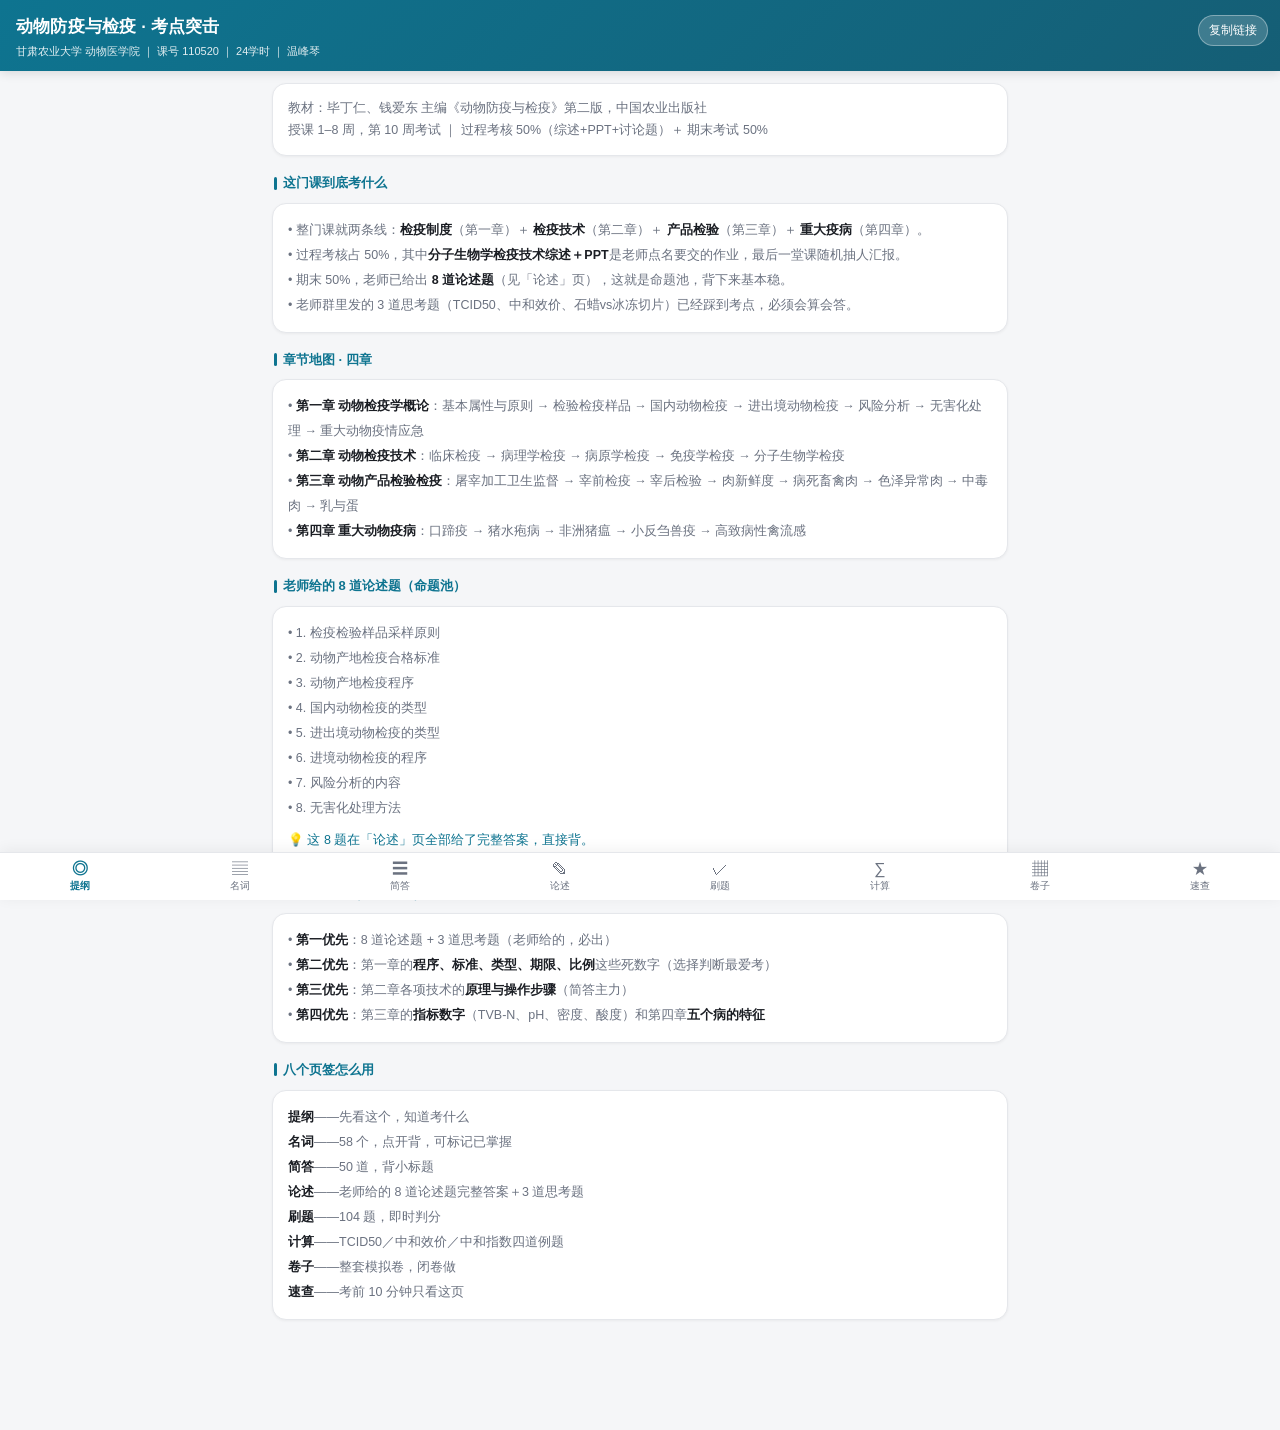
==== single.html @ 85215db8 "打包单文件版 single.html" ====
<!DOCTYPE html>
<html lang="zh-CN">
<head>
<meta charset="utf-8">
<meta name="viewport" content="width=device-width,initial-scale=1,maximum-scale=1,user-scalable=no,viewport-fit=cover">
<meta name="format-detection" content="telephone=no">
<meta name="theme-color" content="#0e7490">
<meta name="description" content="动物防疫与检疫 考点突击：按温老师PPT重建的名词、简答、8道论述题、104题刷题、计算题、模拟卷">
<meta property="og:title" content="动物防疫与检疫 · 考点突击">
<meta property="og:description" content="按 PPT 重建：58个名词 + 50道简答 + 8道论述题完整答案 + 104题刷题 + 计算题">
<meta property="og:type" content="website">
<title>动物防疫与检疫 · 考点突击</title>
<style>
*{margin:0;padding:0;box-sizing:border-box;-webkit-tap-highlight-color:transparent}
:root{
  --bg:#f5f6f8;--card:#fff;--txt:#1a1d23;--sub:#6b7280;
  --main:#0e7490;--main-l:#e0f2f7;--acc:#f59e0b;--ok:#16a34a;--no:#dc2626;
  --line:#e5e7eb;--radius:14px;
}
@media (prefers-color-scheme:dark){
  :root{--bg:#0f1115;--card:#181b21;--txt:#e6e8eb;--sub:#9aa3af;--main:#22b8d4;--main-l:#12333b;--line:#2a2f38}
  .hl{background:linear-gradient(transparent 62%,#7c5c12 62%)}
}
html,body{background:var(--bg);color:var(--txt);
  font-family:-apple-system,BlinkMacSystemFont,"PingFang SC","Helvetica Neue","Microsoft YaHei",sans-serif;
  font-size:16px;line-height:1.65;-webkit-font-smoothing:antialiased}
body{padding-bottom:calc(78px + env(safe-area-inset-bottom))}

.head{position:sticky;top:0;z-index:20;background:linear-gradient(135deg,#0e7490,#155e75);
  color:#fff;padding:calc(13px + env(safe-area-inset-top)) 16px 11px;box-shadow:0 2px 10px rgba(0,0,0,.12)}
.head h1{font-size:16.5px;font-weight:700;letter-spacing:.2px;padding-right:76px}
.head p{font-size:11px;opacity:.88;margin-top:3px;line-height:1.5;padding-right:76px}
.share{position:absolute;right:12px;top:calc(15px + env(safe-area-inset-top));
  background:rgba(255,255,255,.18);border:1px solid rgba(255,255,255,.35);color:#fff;
  font-size:11.5px;padding:5px 10px;border-radius:20px}

.nav{position:fixed;left:0;right:0;bottom:0;z-index:30;display:flex;background:var(--card);
  border-top:1px solid var(--line);padding-bottom:env(safe-area-inset-bottom);
  overflow-x:auto;overflow-y:hidden;-webkit-overflow-scrolling:touch;
  box-shadow:0 -2px 14px rgba(0,0,0,.06);scrollbar-width:none}
.nav::-webkit-scrollbar{display:none}
.nav button{flex:1 1 0;min-width:52px;background:none;border:0;color:var(--sub);font-size:10px;
  padding:8px 1px 7px;font-family:inherit;display:flex;flex-direction:column;align-items:center;gap:2px}
.nav button i{font-size:16px;font-style:normal;line-height:1}
.nav button.on{color:var(--main);font-weight:700}

main{padding:12px 12px 22px;max-width:760px;margin:0 auto}
.card{background:var(--card);border-radius:var(--radius);padding:14px 15px;margin-bottom:10px;
  box-shadow:0 1px 3px rgba(0,0,0,.05);border:1px solid var(--line)}
.sec-t{font-size:13px;font-weight:700;color:var(--main);margin:16px 2px 9px;display:flex;
  align-items:center;gap:6px}
.sec-t::before{content:"";width:3px;height:13px;background:var(--main);border-radius:2px}
.tip{font-size:12.5px;color:var(--sub);line-height:1.75}
.kw,.card b{color:var(--txt)}
b{font-weight:700}
.hl{background:linear-gradient(transparent 62%,#fde68a 62%);font-weight:700}
.blue{color:var(--main);font-weight:700}

.q-card,.qa{background:var(--card);border-radius:12px;border:1px solid var(--line);
  margin-bottom:8px;overflow:hidden;box-shadow:0 1px 3px rgba(0,0,0,.05)}
.q-head{display:flex;align-items:center;gap:9px;padding:12px 14px;font-size:14.5px;font-weight:600}
.q-head .idx{font-size:11.5px;color:var(--sub);font-weight:400;min-width:20px}
.q-head .arrow{margin-left:auto;font-size:10px;color:var(--sub);transition:.2s}
.q-card.open .arrow{transform:rotate(90deg)}
.q-body{display:none;padding:0 14px 13px 42px;font-size:13.8px;line-height:1.8}
.q-card.open .q-body{display:block}
.master{font-size:11px;padding:3px 8px;border-radius:20px;border:1px solid var(--line);
  color:var(--sub);background:none;font-family:inherit;margin-top:9px;margin-left:0}
.master.on{background:#dcfce7;color:#15803d;border-color:#bbf7d0}
@media (prefers-color-scheme:dark){.master.on{background:#12351f;color:#4ade80;border-color:#1d5c33}}

.qa-h{padding:13px 14px;font-size:14px;font-weight:600;display:flex;gap:9px;align-items:flex-start}
.qa-h .no{color:var(--main);font-weight:800;font-size:12.5px;min-width:18px;padding-top:2px}
.qa-b{display:none;padding:0 14px 14px 41px;font-size:13.8px;line-height:1.85}
.qa.open .qa-b{display:block}
.qa-b li{list-style:none;position:relative;padding-left:14px;margin-bottom:4px}
.qa-b li::before{content:"·";position:absolute;left:2px;color:var(--main);font-weight:800}
.qa-b .note{margin-top:9px;font-size:12px;color:var(--sub);background:var(--main-l);
  border-radius:8px;padding:8px 10px;line-height:1.65}

.quiz-top{display:flex;align-items:center;gap:9px;margin-bottom:10px;font-size:12px;color:var(--sub)}
.bar{flex:1;height:6px;background:var(--line);border-radius:6px;overflow:hidden}
.bar>i{display:block;height:100%;background:var(--main);width:0;transition:.3s;border-radius:6px}
.qz{background:var(--card);border-radius:var(--radius);padding:16px;border:1px solid var(--line)}
.qz .q{font-size:14.8px;font-weight:600;line-height:1.7;margin-bottom:14px}
.opt{display:block;width:100%;text-align:left;font-family:inherit;font-size:14px;
  background:var(--bg);border:1.5px solid var(--line);border-radius:11px;
  padding:11px 13px;margin-bottom:8px;color:var(--txt);line-height:1.55}
.opt.right{background:#dcfce7;border-color:var(--ok);color:#14532d}
.opt.wrong{background:#fee2e2;border-color:var(--no);color:#7f1d1d}
@media (prefers-color-scheme:dark){
  .opt.right{background:#12351f;border-color:#15803d;color:#bbf7d0}
  .opt.wrong{background:#3b1416;border-color:#dc2626;color:#fecaca}
}
.opt .k{font-weight:700;margin-right:7px;color:var(--main)}
.fb{margin-top:4px;font-size:13px;line-height:1.7;color:var(--txt);
  background:var(--main-l);border-radius:10px;padding:10px 12px}
.next{width:100%;margin-top:12px;padding:13px;border:0;border-radius:11px;
  background:var(--main);color:#fff;font-size:15px;font-weight:700;font-family:inherit}
.next:disabled{background:var(--line);color:var(--sub)}
.finish{text-align:center;padding:26px 16px}
.finish .sc{font-size:42px;font-weight:800;color:var(--main);line-height:1.1}
.finish .sc small{font-size:14px;color:var(--sub);font-weight:400}
.finish p{font-size:13.5px;color:var(--sub);margin-top:8px}
.again{margin-top:16px;padding:12px 26px;border:0;border-radius:24px;background:var(--main);
  color:#fff;font-size:14.5px;font-weight:700;font-family:inherit}

.paper h4{font-size:13.5px;color:var(--main);margin:0 0 8px}
.paper ol{padding-left:19px;font-size:13.5px;line-height:1.95}
.paper .ansbox{display:none;margin-top:10px;background:var(--main-l);border-radius:10px;
  padding:11px 13px;font-size:13px;line-height:1.85}
.paper .ansbox.show{display:block}
.tog{margin-top:10px;border:1px solid var(--line);background:var(--bg);color:var(--main);
  font-family:inherit;font-size:12.5px;padding:7px 13px;border-radius:20px}

.big{background:linear-gradient(135deg,#0e7490,#155e75);color:#fff;border-radius:var(--radius);
  padding:15px;margin-bottom:10px}
.big h3{font-size:13.5px;opacity:.92;margin-bottom:8px;font-weight:600}
.big .line{font-size:14.5px;font-weight:600;line-height:1.8}
.big .line em{font-style:normal;color:#fde68a}

.search{width:100%;padding:10px 13px;border-radius:11px;border:1px solid var(--line);
  background:var(--card);color:var(--txt);font-family:inherit;font-size:14px;margin-bottom:10px}
.search::placeholder{color:var(--sub)}
.stat{font-size:12px;color:var(--sub);margin-bottom:8px;padding-left:2px}
.empty{text-align:center;color:var(--sub);font-size:13.5px;padding:30px 0}
.chip{display:inline-block;font-size:11px;padding:2px 8px;border-radius:20px;
  background:var(--main-l);color:var(--main);margin-right:5px}

</style>
</head>
<body>
<div class="head">
  <h1 id="hTitle">动物防疫与检疫 · 考点突击</h1>
  <p id="hSub">正在加载…</p>
  <div class="share" id="shareBtn">复制链接</div>
</div>
<main id="main"></main>
<nav class="nav" id="nav"></nav>
<script>
window.DATA = {
"meta": {
"title": "动物防疫与检疫 · 考点突击",
"sub": "甘肃农业大学 动物医学院 ｜ 课号 110520 ｜ 24学时 ｜ 温峰琴",
"book": "教材：毕丁仁、钱爱东 主编《动物防疫与检疫》第二版，中国农业出版社",
"exam": "授课 1–8 周，第 10 周考试 ｜ 过程考核 50%（综述+PPT+讨论题）＋ 期末考试 50%"
},
"outline": [
{
"t": "这门课到底考什么",
"lines": [
"整门课就两条线：<b>检疫制度</b>（第一章）＋ <b>检疫技术</b>（第二章）＋ <b>产品检验</b>（第三章）＋ <b>重大疫病</b>（第四章）。",
"过程考核占 50%，其中<b>分子生物学检疫技术综述＋PPT</b>是老师点名要交的作业，最后一堂课随机抽人汇报。",
"期末 50%，老师已给出 <b>8 道论述题</b>（见「论述」页），这就是命题池，背下来基本稳。",
"老师群里发的 3 道思考题（TCID50、中和效价、石蜡vs冰冻切片）已经踩到考点，必须会算会答。"
]
},
{
"t": "章节地图 · 四章",
"lines": [
"<b>第一章 动物检疫学概论</b>：基本属性与原则 → 检验检疫样品 → 国内动物检疫 → 进出境动物检疫 → 风险分析 → 无害化处理 → 重大动物疫情应急",
"<b>第二章 动物检疫技术</b>：临床检疫 → 病理学检疫 → 病原学检疫 → 免疫学检疫 → 分子生物学检疫",
"<b>第三章 动物产品检验检疫</b>：屠宰加工卫生监督 → 宰前检疫 → 宰后检验 → 肉新鲜度 → 病死畜禽肉 → 色泽异常肉 → 中毒肉 → 乳与蛋",
"<b>第四章 重大动物疫病</b>：口蹄疫 → 猪水疱病 → 非洲猪瘟 → 小反刍兽疫 → 高致病性禽流感"
]
},
{
"t": "老师给的 8 道论述题（命题池）",
"lines": [
"1. 检疫检验样品采样原则",
"2. 动物产地检疫合格标准",
"3. 动物产地检疫程序",
"4. 国内动物检疫的类型",
"5. 进出境动物检疫的类型",
"6. 进境动物检疫的程序",
"7. 风险分析的内容",
"8. 无害化处理方法"
],
"note": "这 8 题在「论述」页全部给了完整答案，直接背。"
},
{
"t": "复习优先级（按性价比）",
"lines": [
"<b>第一优先</b>：8 道论述题 + 3 道思考题（老师给的，必出）",
"<b>第二优先</b>：第一章的<b>程序、标准、类型、期限、比例</b>这些死数字（选择判断最爱考）",
"<b>第三优先</b>：第二章各项技术的<b>原理与操作步骤</b>（简答主力）",
"<b>第四优先</b>：第三章的<b>指标数字</b>（TVB-N、pH、密度、酸度）和第四章<b>五个病的特征</b>"
]
}
],
"nouns": [
[
"动物防疫",
"在动物饲养、经营、屠宰和动物产品的生产、经营全过程中，对动物疫病的预防、控制、扑灭，以及动物、动物产品的检疫。（PPT原话）"
],
[
"动物检疫",
"为了预防、控制动物疫病，防止动物疫病传播、扩散和流行，保护养殖业发展和人身健康，由法定的机构和人员，依照法定的检疫项目、标准和方法，对法定的检疫物进行检查、定性和处理的<b>强制性技术行政措施</b>，是政府的一项重要职能。★四个「法定」+「强制性技术行政措施」缺一不可。"
],
[
"检疫准入",
"海关总署根据法律法规及国内外疫情和风险评估结果，结合出口国官方监管体系有效性评估，决定是否准许某国家或地区的动物及产品进入中国市场。核心内涵：风险评估、双边检疫谈判、境外企业注册登记、公布准入名录。"
],
[
"检疫审批",
"对准备输入境内的动植物及其产品进行审查，最终决定是否批准其进境，并通过签发许可证明确检疫要求的过程。<b>在签贸易合同之前办理</b>。"
],
[
"境外预检",
"海关总署根据双边检疫议定书，经输出国官方同意后，派中方检疫兽医赴输出国，配合输出国官方兽医，对拟进境动物实施输出装运前的检疫。仅两种情形需要：进境种用大中动物（猪牛羊马）、进境屠宰用牛。"
],
[
"隔离检疫",
"口岸检疫合格后，动物转运至海关批准的隔离检疫场，在海关监管下完成规定隔离期、临床观察和实验室检测。国家隔离场用于种用大中家畜，指定隔离场用于其他进境动物。"
],
[
"产地检疫",
"对动物和动物产品出售或调运、离开饲养地或生产地之前实施的检疫。"
],
[
"运输检疫监督",
"对各种交通工具运输的动物、动物产品实施的检疫监督。"
],
[
"屠宰检疫",
"在屠宰场对即将屠宰的畜禽实施的宰前检疫、宰后检验及屠宰加工过程中的兽医卫生监督。"
],
[
"市场检疫监督",
"由动物卫生监督机构对进入集贸市场交易的动物、动物产品实施的监督检查，并监督指导对病害动物、动物产品的无害化处理。"
],
[
"过境检疫",
"动物、动物产品等检疫物从输出国运往输入国途中经过第三国时，第三国口岸检疫机关对其实施的检疫。"
],
[
"检验检疫样品",
"取自动物、动物产品等检疫物或环境，拟通过检验反映检疫物或环境有关检疫状况的材料或物品。包括<b>正常待检样品和病料</b>。"
],
[
"检疫申报",
"货主按规定时限向所在地动物卫生监督机构申报检疫的制度，我国实行<b>检疫申报制度</b>。"
],
[
"准宰",
"经宰前检查，凡健康、符合卫生质量和商品规格的畜禽，准予屠宰。"
],
[
"急宰",
"确认为无碍肉食卫生的普通病畜禽，以及一般性传染病畜禽有死亡危险时，签发急宰证明书，送急宰间屠宰。"
],
[
"禁宰",
"确诊为炭疽、鼻疽、牛瘟、恶性水肿、气肿疽、狂犬病、羊快疫、羊肠毒血症、马流行性淋巴管炎、马传染性贫血等恶性传染病的动物，采取不放血法扑杀，肉尸不得食用，只能工业用或销毁。"
],
[
"无害化处理",
"用物理、化学等方法处理病死及病害动物和相关动物产品，<b>消灭其所携带的病原体、消除危害</b>的过程。"
],
[
"重大动物疫情",
"高致病性禽流感等发病率或死亡率高的动物疫病突然发生、迅速传播，给养殖业生产安全造成严重威胁危害，以及可能对公众身体健康与生命安全造成危害的情形，包括特别重大动物疫情。"
],
[
"动物检疫风险",
"动物疫病病原体、有毒有害物质随动物、动物产品等检疫物由输出地传入输入地的可能性，及其对输入地生产、环境和公共卫生造成的潜在危害的总称。"
],
[
"风险分析",
"针对动物、动物产品的流通，将<b>风险识别、风险评估、风险管理、风险交流</b>等一系列活动统称为动物检疫风险分析。"
],
[
"风险识别",
"又称危害确定，指对尚未发生或潜在的危害或风险进行判断、鉴别、分类，以确定风险因素的存在、级别和主次的过程。是风险分析的<b>第一步</b>。"
],
[
"风险评估",
"对风险发生的可能性和风险事件可能造成的损失进行评价、估算和衡量的逻辑判断过程。包括释放评估、暴露评估、后果评估、风险计算。"
],
[
"风险管理",
"又称危机管理，通过风险识别、风险评估和采取对应的控制方法将风险减至最低的管理过程。包括风险评价、方法评价、实施、监管和审查。"
],
[
"风险交流",
"风险管理者、风险评估者及社会相关团体、公众之间，就风险识别、风险评估和风险管理等信息进行互换交流的过程。"
],
[
"释放评估",
"评价检疫物向某一特殊环境释放危害（病原体）的风险，考量生物学因素、防疫体系因素、贸易流通因素。"
],
[
"暴露评估",
"评价输入地人和动物暴露或接触风险源释放危害的风险，考量生物学、暴露、环境气候、人文习俗、贸易流通五类因素。"
],
[
"后果评估",
"确定人和动物暴露或接触危害后引起的潜在后果，分直接后果（感染发病死亡、生产性能下降、经济损失、公共卫生问题）和间接后果（监控成本、补偿成本、贸易损失、环境影响）。"
],
[
"风险计算",
"对释放、暴露、后果三项评估结果进行评定。<b>风险＝危害产生的潜在危害程度 × 危险发生的概率</b>。"
],
[
"区域划分",
"国家为控制某种重大动物疫病，对发生疫病的地区及其周围不同距离的地区划分成不同区域实施分类管理。一般由外向内分 <b>5 个区</b>。"
],
[
"地区划分",
"有相同或相近动物卫生状况和疫病控制措施的邻近国家或其部分地区，在某种疫病防疫上作为一个地区对待。"
],
[
"临床检疫",
"在流行病学调查的基础上，应用临床诊断学技术对动物进行的检疫检查。是动物检疫中<b>最基础、最简便、最直接</b>的方法。"
],
[
"群体检查",
"对待检动物群体进行临床检查，初步评价整群健康状况，把异常动物隔离以便进一步个体检查。方法概括为「<b>动、静、食排</b>」。"
],
[
"个体检查",
"对群体检查出的病态或可疑病态动物进行详细检查，判定是否患有规定检疫对象。方法为视诊、听诊、触诊、叩诊和「<b>三数</b>」检查。"
],
[
"解剖检疫",
"利用病理解剖学知识对动物尸体进行剖检，查看其病理变化。<b>炭疽及恶性水肿等烈性传染病尸体严禁解剖。</b>"
],
[
"石蜡切片",
"以石蜡为包埋介质制作组织切片的常规方法，流程长、结构清晰、可长期保存，是<b>最终诊断依据</b>，但破坏抗原与脂类。"
],
[
"冰冻切片",
"利用低温冷冻使组织内水分结冰支撑组织而制片的方法，快速、能保存脂类糖原抗原酶活性，但易产生冰晶伪影，多用于术中快速诊断和免疫荧光。"
],
[
"免疫组织化学",
"用标记的特异性抗体，对组织切片或细胞标本中某些化学成分（抗原）的分布和含量进行原位定性、定位或定量研究的技术。常用 HRP 标记＋DAB 显色（棕黄色）。"
],
[
"凝集反应",
"细菌等颗粒性抗原与相应抗体特异结合后，在适量电解质存在下出现肉眼可见凝集现象。抗原称凝集原，抗体称凝集素。"
],
[
"沉淀反应",
"可溶性抗原与相应抗体在适宜电解质和合适比例下特异结合，形成肉眼可见沉淀物。"
],
[
"补体结合反应",
"通过抗原抗体复合物激活补体来检测抗原或抗体的血清学试验。补体多用<b>豚鼠血清</b>；指示系统为绵羊红细胞＋溶血素。"
],
[
"中和试验",
"病毒与相应抗体结合后失去感染力的试验。分固定血清-稀释病毒法（算中和指数）和固定病毒-稀释血清法（算中和效价 ND50）。"
],
[
"中和指数",
"试验组与对照组 LD50（或 EID50、TCID50）的比值。<b>＞50 有中和抗体；10～50 可疑；＜10 无中和抗体。</b>"
],
[
"TCID50",
"组织细胞半数感染量，即使 50% 细胞孔发生病变的病毒稀释度。"
],
[
"LD50",
"半数致死量，即使 50% 实验动物死亡的病毒（或毒物）剂量（稀释度）。"
],
[
"蚀斑形成单位",
"PFU。病毒感染单层细胞后，在琼脂覆盖层限制下形成局部裂解的蚀斑，一个蚀斑通常由一个感染性病毒颗粒增殖形成；空斑数×稀释倍数＝PFU/mL。"
],
[
"CPE",
"细胞病变效应。类型有完全破坏（皱缩脱落，如肠病毒）、肿胀凝集（腺病毒）、空泡化（反转录病毒、副黏、虫媒）、合胞体（疱疹、副黏）、包涵体。"
],
[
"单克隆抗体",
"免疫动物脾脏淋巴细胞与骨髓瘤细胞融合成杂交瘤细胞，经克隆化得到单个杂交瘤细胞系，其产生的针对同一抗原决定簇的高度同质抗体。"
],
[
"饲养细胞",
"体外培养中，单个或数量很少的细胞不易生存繁殖，需加入的其他活细胞，常用小鼠腹腔巨噬细胞，用于提供生长因子。"
],
[
"肉的僵直",
"屠宰后随肌糖原酵解和生化反应进行，肌纤维发生强直性收缩，肌肉失去弹性变得僵硬。僵直肉 pH 降低、保水性降低、适口性差。"
],
[
"肉的成熟",
"僵直达到最大程度后，在适当温度下经一定时间，肌肉变得柔嫩多汁、有弹性，风味和适口性改善、食用价值提高的过程。低温成熟 0～2℃、10 天。"
],
[
"肉的自溶",
"肉在酸性环境及较高温度下储藏，组织蛋白酶活性增强而发生的蛋白质自家分解。"
],
[
"肉的腐败",
"致腐微生物大量繁殖，使肉中蛋白质及其自溶分解产物进一步分解，形成有毒和不良气味分解产物的过程。特征为发黏、变色、异味、失去弹性、肉汤混浊。"
],
[
"挥发性盐基氮",
"肉品腐败时蛋白质分解产生的氨和胺类碱性含氮物质，具挥发性且随腐败程度增加。<b>新鲜肉 ≤15mg/100g</b>（猪牛羊禽）。"
],
[
"PSE肉",
"Pale Soft Exudative，应激反应致肌糖原酵解产生大量乳酸，<b>宰后 45min pH＜5.9</b>（正常 6.0～6.5），肉色苍白、柔软、渗出。"
],
[
"DFD肉",
"Dark Firm Dry，宰前应激强度较小而时间长，肌糖原消耗多、乳酸少，<b>宰后 24h pH＞6.5</b>（正常 5.4～5.5），肉色深、质硬、切面干燥，不耐保存。"
],
[
"黄脂",
"长期饲喂富含黄色素（类胡萝卜素）饲料致色素沉积于脂肪，仅脂肪发黄，属良性，可正常食用。"
],
[
"黄脂病",
"饲喂富含不饱和脂肪酸的动物性饲料且维生素 E 缺乏，脂肪组织中形成棕色或黄色蜡脂质并引起炎症反应，<b>脂肪组织化制或销毁</b>。"
],
[
"黄疸",
"脂肪组织和实质器官均黄染。因大量溶血、中毒、传染病或胆汁排泄障碍致胆红素入血。<b>销毁</b>。"
]
],
"shorts": [
[
"动物检疫的基本属性（4 条）",
[
"<b>法制性</b>——依法实施，四个「法定」",
"<b>预防性</b>——以预防、控制、扑灭疫病为目的",
"<b>国际性</b>——遵循 SPS 协定、WOAH 法典",
"<b>综合性</b>——集流行病学、法律法规、科学技术、监督管理于一体"
],
"四个词按顺序背：法制、预防、国际、综合。"
],
[
"动物检疫应遵循的原则（4 条，出自《动物检疫管理办法》）",
[
"<b>过程监管</b>：养殖、加工、运输、销售全过程管理",
"<b>风险控制</b>：降低动物疫病传播风险，减少经济损失",
"<b>区域化管理</b>：根据疫情风险划定疫点、疫区、受威胁区",
"<b>可追溯管理</b>：追溯源头消灭传染源，全程监控食品安全"
],
"注意与「动物防疫方针（预防为主，防检结合，全面控制，重点扑灭）」区分，两个都对上。"
],
[
"动物检疫的作用与意义（4 条）",
[
"<b>监督检查作用</b>：以检促防，提高免疫率；促使经营者合法经营；防止不合格产品流入市场",
"<b>有效控制与消灭疫病</b>：及时扑灭疫源、掌握流行动态；无疫苗可用的疫病可通过检疫+扑杀达到净化",
"<b>保护人体健康</b>：及时发现疫病，检出处理不合格产品",
"<b>维护对外贸易</b>：进口防输入、出口保质量维护国家信誉"
],
"四条标题记住就够，展开各两句。"
],
[
"检验检疫样品采集的一般原则（8 条，必考）",
[
"<b>适时采样</b>：有症状的病在病初发热期或症状典型时采，未经治疗；濒死动物可扑杀采样；死亡动物尽可能立即采样",
"<b>合理采样</b>：按疫病不同侧重点采；不确定病种时全面采；混合感染要兼顾",
"<b>典型采样</b>：症状典型病例、病变明显的组织器官",
"<b>适量采样</b>：一般不少于检验需要量的 <b>3 倍</b>",
"<b>无菌采样</b>：防病原逸散、防样品污染；器械器皿灭菌；剖检时先采样后检查；先采病原学血清学样品，后采病理学样品",
"<b>安全采样</b>：人员安全、环境安全（防病原逸散）",
"<b>正确盛样</b>：一种样品一个容器（独立、密封、无菌）；<b>液态样品不超过容器容量的 80%</b>",
"<b>迅速送样</b>：细菌、寄生虫及血清学检验样品尽量 <b>24h 内</b>送达，冻结样品也 24h 内，否则全程低温运送；防碰撞破损；空运放增压舱"
],
"这是老师点名的论述题，8 条一条都不能少，标题＋关键词写全。"
],
[
"国内动物检疫的类型（4 类）",
[
"<b>产地检疫</b>——离开饲养地/生产地前",
"<b>运输检疫监督</b>——交通工具运输过程中",
"<b>屠宰检疫</b>——屠宰场宰前宰后及加工过程",
"<b>市场检疫监督</b>——集贸市场交易环节"
],
"老师点名论述题。答完可补一句：四条构成从产地到餐桌的闭环。"
],
[
"进出境动物检疫的类型（5 类）",
[
"<b>进境检疫</b>",
"<b>出境检疫</b>",
"<b>过境检疫</b>",
"<b>携带、邮寄物检疫</b>",
"<b>运输工具检疫</b>"
],
"老师点名论述题。5 类，一个不能漏。"
],
[
"产地检疫合格标准（动物，7 条）",
[
"来自<b>非封锁区</b>及未发生相关动物疫情的饲养场（户）",
"来自符合<b>风险分级管理</b>有关规定的饲养场（户）",
"<b>申报材料</b>符合本规程规定",
"按照规定进行了<b>强制免疫，并在有效保护期内</b>",
"<b>畜禽标识</b>符合规定",
"<b>临床检查健康</b>",
"需要进行实验室疫病检测的，<b>检测结果合格</b>"
],
"老师点名论述题。动物产品（生皮、原毛等）另有 4 条，见简答下一条。"
],
[
"产地检疫合格标准（生皮、原毛、绒、血液、角等，4 条）",
[
"来自非封锁区及未发生相关动物疫情的饲养场（户）",
"申报材料符合本规程规定",
"供体动物符合国内动物检疫的规定",
"原毛、绒、角有<b>消毒记录</b>；血液供体动物实施布病免疫的提供免疫记录，未免疫的提供<b>申报前 7d 内</b>的布病实验室检测报告"
],
"跟动物那 7 条分开记：产品是 4 条，核心是「来源+材料+供体+消毒/检测」。"
],
[
"动物产地检疫程序（6 步，必考）",
[
"<b>检疫申报</b>——我国实行检疫申报制度，货主按规定时限申报",
"<b>申报受理</b>——审查材料，结合疫情及分区防控要求决定是否受理；受理的派官方兽医到现场或指定地点",
"<b>查验材料及畜禽标识</b>——查身份、分级管理材料、防疫条件合格证与养殖档案、免疫记录、标识、检测报告、运输车辆备案",
"<b>临床检查</b>——群体检查（动静食排）＋个体检查（视触听诊＋三数）",
"<b>实验室检查</b>——怀疑患病或发现异常时按技术规范检测",
"<b>检疫结果处理</b>——合格的出证；不合格出具《检疫处理通知单》分类处理"
],
"老师点名论述题。六步顺序死背，答完补「检疫记录保存不少于 12 个月」加分。"
],
[
"检疫申报的时限要求（必考数字）",
[
"出售、运输动物产品和供屠宰、继续饲养的动物：<b>提前 3 天</b>申报",
"向无规定动物疫病区输入易感动物及产品：除向输出地申报外，还应在<b>起运 3 天前</b>向输入地省级动物卫生监督机构申报",
"合法捕获的野生动物：<b>捕获后 3 天内</b>向捕获地县级机构申报",
"出售、运输<b>乳用、种用</b>动物及其精液、卵、胚胎、种蛋，以及参加展览、演出、比赛的动物：<b>提前 15 天</b>申报"
],
"3 天 / 3 天 / 3 天 / 15 天，四个数字必背。"
],
[
"产地检疫实验室抽检比例",
[
"大、中动物：抽检比例<b>不低于 10%</b>，原则上<b>不少于 10 头</b>，不足 10 头全部检测",
"家禽、兔、蜜蜂：抽检比例<b>不低于 5%</b>，原则上<b>不少于 5</b>，不足 5 全部检测"
],
"10% / 10 头 / 5% / 5 只，四个数字。"
],
[
"动物检疫合格证明的种类与适用范围",
[
"<b>动物 A</b>：跨省境出售或运输动物",
"<b>动物 B</b>：省内出售或运输动物",
"<b>产品 A</b>：跨省境出售或运输动物产品",
"<b>产品 B</b>：省内出售或运输动物产品"
],
"A＝跨省，B＝省内；动物和产品各一套。合格证明不得转让、伪造、变造。"
],
[
"运输检疫监督的要求",
[
"车辆条件：厢壁底部、隔离地板耐腐蚀、防渗漏、耐高温，便于清洗消毒烘干；有防污物渗漏遗撒设施；随车配消毒设备和药品；跨省运输配卫星定位车载终端",
"运输前：持检疫合格证明，运输工具装载前彻底清洗消毒",
"运输中：用备案车辆、走指定通道并接受检查站检查、保证空间饮水饲料、不同种类分批运输防交叉感染、发现疫情立即停运报告",
"运输后：运输工具立即清洗消毒无害化处理，卸载场地清扫消毒",
"跨省引进乳用、种用动物到达后隔离观察 <b>30 天</b>，合格方可混群"
],
"核心是「车-前-中-后」四段。"
],
[
"进境动物检疫的程序（6 步，必考）",
[
"<b>检疫准入</b>——风险评估、双边谈判、境外企业注册、公布准入名录",
"<b>检疫审批</b>——签贸易合同前办理，签发《进境动植物检疫许可证》；活动物还需《隔离场使用证》",
"<b>境外预检</b>——仅种用大中动物和屠宰用牛需要",
"<b>口岸检疫</b>——单证审核、货证核对、临床检查、防疫消毒处理",
"<b>隔离检疫</b>——国家隔离场/指定隔离场，种用大中家畜 <b>45 天</b>，其他动物 <b>30 天</b>",
"<b>合格放行 / 不合格处理</b>——签发检疫放行通知单或入境货物检验检疫证明"
],
"老师点名论述题。六步顺序＋两个隔离期是得分点。"
],
[
"检验检疫的合格放行与不合格处理（进境）",
[
"合格：签发检疫放行通知单或入境货物检验检疫证明，或在报关单加盖检疫放行印章",
"检出一类传染病、寄生虫病：动物<b>连同同群动物全群退回或全群扑杀并销毁尸体</b>",
"检出二类：动物退回或扑杀，<b>同群其他动物在隔离场或指定地点隔离观察</b>",
"动物产品不合格：<b>除害、退回或销毁</b>处理，除害合格后准予进境"
],
"一类全群、二类同群隔离，这是选择题高频点。"
],
[
"出境动物检疫的流程",
[
"<b>报检</b>：出境动物在计划离境前 <b>60 天</b>预报检，口岸隔离检疫前一周报检；动物产品提前报检；需加工的产品在加工前报检",
"<b>检疫</b>：需隔离检疫的确认隔离场所并派驻检疫人员；对产品生产加工过程实施检疫监督；必要时产地疫情调查；监督运输工具消毒",
"<b>出证</b>：口岸检验检疫机关出具证书——<b>动物卫生证书</b>（活体动物）、<b>兽医（卫生）证书</b>（动物产品）",
"<b>离境</b>：提交单证，验证放行；证货不符或无有效证书的重新检疫处理；不合格又无法无害化处理的不予出境"
],
"记住「60 天预报检」和两种证书的适用对象。"
],
[
"不准过境的情形（6 条）",
[
"输出国或途经国家/地区发生<b>一类动物传染病</b>，全群动物不准过境",
"口岸申报时<b>无输出国官方检疫证书</b>",
"经查验监管<b>货证不符</b>",
"运输工具、包装物、集装箱、笼具破损撒漏或可能途中撒漏，且<b>无法采取密封等有效处理</b>",
"饲料、垫料受病虫害污染且<b>无有效除害方法</b>",
"临床检查发现动物急性死亡或有<b>一、二类传染病、寄生虫病症状</b>"
],
"六条都是「无法补救」的情形。"
],
[
"风险分析的程序（4 步）与风险评估内容",
[
"程序：<b>风险识别 → 风险评估 → 风险管理 → 风险交流</b>",
"风险评估过程：<b>释放评估、暴露评估、后果评估、风险计算</b>",
"风险计算：<b>风险＝危害产生的潜在危害程度 × 危险发生的概率</b>"
],
"老师点名论述题。注意区分「风险分析的 4 步」和「风险评估内部的 4 项」，别混。"
],
[
"动物检疫风险的特征（4 条）",
[
"<b>难确定性</b>——是检疫风险的<b>基本特征</b>",
"<b>损害性</b>——风险发生后必然造成损害",
"<b>未来性</b>——风险是后来发生的",
"<b>可预测性</b>——一定期限、一定地域内风险发生频率和损失可用概率论等方法预测"
],
"「难确定性是基本特征」，这个定语常考判断。"
],
[
"无害化处理的方法（5 类，必考）",
[
"<b>焚烧法</b>——分直接焚烧法（富氧，≥850℃）和炭化焚烧法（无氧热解≥600℃，二燃室≥1100℃）",
"<b>化制法</b>——干化法、湿化法，高压蒸汽处理；<b>不得用于炭疽等芽孢杆菌类疫病，以及牛海绵状脑病、痒病</b>",
"<b>高温法</b>——常压封闭系统，≥180℃、≥2.5h，必须破碎至 ≤5cm",
"<b>深埋法</b>——坑底高出地下水位 1.5m 以上，防渗防漏",
"<b>化学处理法</b>——硫酸分解法、化学消毒法（盐酸食盐法、过氧乙酸法、碱盐液浸泡法，主要用于皮毛）"
],
"老师点名论述题。五类名称＋各自关键参数。"
],
[
"深埋法的技术要求",
[
"深埋坑体容积按实际处理数量确定",
"<b>坑底应高出地下水位 1.5m 以上</b>，要防渗、防漏",
"坑底洒一层厚度 <b>2～5cm</b> 的生石灰或漂白粉",
"动物尸体投入坑内，<b>最上层距地表 1.5m 以上</b>",
"再用生石灰或漂白粉消毒",
"覆盖距地表 20～30cm、厚度不少于 <b>1～1.2m</b> 的覆土"
],
"三个 1.5m、一个 2~5cm、一个 1~1.2m。"
],
[
"化制法不得用于哪些动物",
[
"患有<b>炭疽等芽孢杆菌类疫病</b>的动物及产品、组织",
"<b>牛海绵状脑病（BSE）</b>的动物及产品、组织",
"<b>痒病</b>的动物及产品、组织"
],
"这三类必须焚烧。判断里常写「化制法可处理炭疽」，一律判错。"
],
[
"重大动物疫情的报告内容（5 要素）",
[
"① 疫情发生<b>时间、地点</b>",
"② 染疫/疑似动物信息：种类、数量、同群数、免疫、死亡、临床、病理、诊断情况",
"③ <b>流行病学、疫源追踪</b>情况",
"④ 已采取的控制措施",
"⑤ 报告单位、负责人、报告人及联系方式"
],
"五要素按「时地-动物-流调-措施-报告人」记。"
],
[
"重大疫情中疫点、疫区、受威胁区各自措施",
[
"<b>疫点</b>：扑杀并销毁染疫及易感染动物及其产品；病死动物、排泄物、污染饲料垫料污水无害化处理；污染物品用具圈舍场地严格消毒",
"<b>疫区</b>：周围设警示标志、交通路口设临时检疫消毒站；扑杀销毁染疫和疑似染疫动物及同群动物；易感动物圈养或指定地点放养、役用动物限制在疫区内使役；监测并紧急免疫，必要时扑杀；关闭交易市场、禁止动物进出和产品运出；圈舍污物消毒无害化",
"<b>受威胁区</b>：对易感染动物监测；根据需要紧急免疫接种"
],
"「疫点最狠、疫区最全、受威胁区最轻」，按这个逻辑记。"
],
[
"突发重大动物疫情的分级与响应主体",
[
"按危害程度、传播速度、涉及范围分四级：<b>Ⅰ级特别重大、Ⅱ级重大、Ⅲ级较大、Ⅳ级一般</b>",
"Ⅰ级 → <b>国务院</b>统一指挥",
"Ⅱ级 → <b>省级</b>人民政府启动响应",
"Ⅲ级 → <b>市级</b>人民政府启动响应",
"Ⅳ级 → <b>县级</b>人民政府启动响应"
],
"四级对四级，国务院-省-市-县，一一对应。"
],
[
"临床检疫的方法和内容",
[
"<b>群体检查</b>——「动、静、食排」：静态检查、动态检查、饮食及排泄状态检查",
"<b>个体检查</b>——视诊（精神外貌、姿势步态、呼吸反刍、被毛皮肤、可视黏膜、排泄物）、听诊（叫声、呼吸音、心音、胃肠音）、触诊（皮温、皮肤、体表淋巴结、嗉囊）、叩诊",
"<b>「三数」检查</b>——<b>体温、脉搏、呼吸数</b>"
],
"群体四字、个体四诊、三数三项，是简答标准结构。"
],
[
"解剖检疫的原则",
[
"先观察<b>体表、被毛、黏膜、天然孔</b>",
"再观察组织脏器是否有病理变化，必要时切开检查",
"剖检时严格<b>消毒和隔离</b>",
"<b>炭疽及恶性水肿等烈性传染病动物尸体严禁解剖</b>"
],
"最后一条是必考判断点。"
],
[
"淋巴结的常见病理变化类型（10 种）",
[
"淋巴结水肿、浆液性淋巴结炎、出血性淋巴结炎（大理石花纹，见于<b>猪瘟</b>）",
"出血性坏死性淋巴结炎（猪慢性局限性咽炭疽）、化脓性淋巴结炎",
"急性增生性淋巴结炎（髓样变，见于<b>猪气喘病</b>）、慢性增生性淋巴结炎、特异性慢性增生性淋巴结炎（干酪化钙化，见于<b>结核、布病</b>）",
"淋巴结色素沉着（炭末、黑色素）"
],
"挑 5～6 个写就够，重点记「大理石花纹→猪瘟」「干酪化→结核布病」。"
],
[
"石蜡切片的制作步骤（10 步）",
[
"<b>取材 → 固定 → 脱水 → 透明 → 透蜡 → 包埋 → 切片 → 贴片 → 染色（HE）→ 封片</b>",
"取材：组织块 5×5×2~3mm，离体 ≤30min 固定，勿挤压",
"固定：4% 中性福尔马林，体积≥组织 10 倍，小块 6~12h",
"脱水：梯度乙醇 70%→80%→95%→100%，跳跃会剧烈收缩",
"透明：二甲苯（既溶于乙醇又溶于石蜡），组织呈半透明",
"切片：常规厚度 <b>3~5μm</b>（HE 常用 4μm）",
"贴片：展片水浴 40~45℃，60℃ 烤片 2~4h"
],
"10 个动词顺序必背，参数挑 2~3 个写。"
],
[
"石蜡切片与冰冻切片的优缺点（老师思考题）",
[
"<b>石蜡切片</b>：慢但精细，组织结构清晰、染色均匀，可长期保存、可连续切片，是<b>最终诊断依据</b>；缺点是要经固定脱水浸蜡，<b>破坏抗原和脂类</b>，制片周期数天",
"<b>冰冻切片</b>：快但粗糙，几十分钟完成，<b>能保存脂类、糖原、抗原和酶活性</b>，用于术中快速判断、免疫荧光、免疫组化；缺点是易产生<b>冰晶伪影</b>，形态质量弱于石蜡切片",
"厚度：石蜡 3~5μm，冰冻 4~10μm"
],
"老师群里点过名。答「速度 vs 质量、抗原保存 vs 形态保存」这个对立就满分。"
],
[
"免疫组化的分类",
[
"按标记物：<b>免疫酶组化</b>（HRP/AKP＋DAB，棕黄色，临床病理首选）、<b>免疫荧光组化</b>（FITC、Cy3，易淬灭不能长期保存）、<b>免疫胶体金</b>",
"按染色方法：<b>直接法</b>（标记在一抗上，步骤少但无放大）、<b>间接法</b>（标记二抗，有放大）、<b>Elivision 二步法</b>（最常用，高分子骨架带大量二抗＋HRP）、<b>SP 法</b>（链霉亲和素-过氧化物酶）、<b>ABC 法</b>（亲和素-生物素-过氧化物酶复合物）",
"SP 与 ABC 相同点：均为三步法、都有内源性生物素干扰、都用 HRP-DAB 显色、灵敏度都高于直接法间接法",
"SP 与 ABC 区别：ABC 放大更强但背景偏高、要现配；SP 背景更干净、试剂稳定、穿透更好"
],
"答「标记物分类＋方法分类」两层结构最稳。"
],
[
"病毒增殖分离的三条途径",
[
"<b>动物接种</b>：脑内、皮内、皮下、静脉、腹腔接种",
"<b>禽胚接种</b>：绒毛尿囊膜（10~12 日龄，痘病毒、疱疹病毒）、尿囊腔（9~11 日龄，正黏和副黏病毒）、卵黄囊（6~8 日龄，虫媒披膜病毒，如乙脑、蓝舌病）、羊膜腔（10~12 日龄）",
"<b>组织细胞培养</b>：原代细胞（鸡胚成纤维、猪肾）、二倍体细胞（人胚肺成纤维）、传代细胞系（Vero、BHK-21、PK-15、MDCK）"
],
"禽胚四个部位＋日龄＋对应病毒，选择题重灾区。"
],
[
"病毒理化特性鉴定的项目",
[
"<b>核酸类型</b>：5-氟尿嘧啶脱氧核苷抑制 DNA 病毒；DNase/RNase 处理法",
"<b>氯仿敏感试验</b>（5% 氯仿）——滴度下降 <b>2 个对数以上</b>为有囊膜",
"<b>乙醚敏感试验</b>（乙醚:病毒=4:1，4℃过夜）——下降 2 个对数为阳性",
"<b>胰蛋白酶敏感试验</b>",
"<b>热灭活试验</b>（50℃ 30min）、<b>酸敏感试验</b>（pH 3.0 或 5.0）、<b>阳离子稳定试验</b>（1.0mol/L MgCl₂）"
],
"判定标准统一记：「比对照组低 2 个对数以上判为阳性」。"
],
[
"支原体、衣原体、立克次体的区别（高频对比）",
[
"<b>支原体</b>：无细胞壁、细胞膜含胆固醇、形态多形；可在人工培养基生长（需血清胆固醇）；可通过滤菌器；<b>对青霉素耐药</b>；菌落呈「煎蛋状」",
"<b>衣原体</b>：有细胞壁但无肽聚糖；<b>专性细胞内寄生</b>；原体（EB 感染型）可通过滤器；青霉素无效；有原体、始体两个发育阶段",
"<b>立克次体</b>：有细胞壁含肽聚糖、G⁻；专性细胞内寄生；<b>一般不能通过滤菌器</b>；<b>对青霉素敏感</b>；以<b>节肢动物（虱、蚤、蜱螨）</b>为媒介"
],
"三个「能不能人工培养、能不能过滤、青霉素敏不敏感」是判断核心。"
],
[
"寄生虫虫卵检查方法的选择",
[
"<b>直接涂片法</b>：蠕虫卵、原虫滋养体、蛔虫卵、鞭虫卵、华支睾吸虫卵",
"<b>漂浮法（饱和盐水）</b>：线虫卵（钩虫卵最佳）、绦虫卵",
"<b>沉淀法</b>：吸虫卵（华支睾吸虫、姜片虫、肺吸虫）",
"<b>贝尔曼氏幼虫检查法</b>：肺线虫；<b>毛蚴孵化法</b>：血吸虫；<b>透明胶带法</b>：蠕形螨、牛带绦虫肛周采样"
],
"口诀：线虫浮、吸虫沉、原虫涂片。"
],
[
"凝集反应的类型",
[
"<b>直接凝集反应</b>：玻片凝集试验、试管凝集试验",
"<b>间接凝集反应</b>（载体致敏）：间接血凝（红细胞）、<b>乳胶凝集（聚苯乙烯乳胶，最常用）</b>、炭素凝集",
"三个变型：<b>正向间接凝集</b>（抗原致敏载体测抗体）、<b>反向间接凝集</b>（抗体致敏载体测抗原）、<b>间接凝集抑制</b>（先加抗原再加载体，<b>不凝集为阳性</b>）",
"<b>协同凝集试验</b>：利用金黄色葡萄球菌 A 蛋白（SPA）结合 IgG 的 Fc 段"
],
"「不凝集 = 阳性」这一点最容易考错。"
],
[
"补体结合反应（CFT）的原理与判定",
[
"三个系统：<b>检测系统</b>（抗原＋待检抗体）、<b>补体</b>（豚鼠血清）、<b>指示系统</b>（绵羊红细胞＋溶血素）",
"两步反应：① 补体结合阶段——抗原＋待检血清（56℃ 30min 灭活自身补体）＋豚鼠补体，37℃ 孵育；② 指示溶血阶段——加致敏绵羊红细胞",
"判定：<b>不溶血 → CFT 阳性</b>（抗体存在，补体被消耗）；<b>溶血 → CFT 阴性</b>",
"缺点：成分多达 5 种都要预滴定、操作繁琐、补体不稳定、只能测结合补体的 IgG 和 IgM"
],
"「不溶血才是阳性」是反直觉点，必背。"
],
[
"中和试验的两种设计",
[
"<b>固定血清-稀释病毒法</b>：算<b>中和指数</b>＝试验组 LD50/对照组 LD50；＞50 有中和抗体，10~50 可疑，＜10 无",
"<b>固定病毒-稀释血清法</b>：病毒定量为 200TCID50（与等量血清混合后为 100TCID50），血清倍比稀释，算 <b>ND50（中和效价）</b>",
"对照：阳性血清、阴性血清、病毒回归试验（0.1TCID50 不引起 CPE、100TCID50 必须引起 CPE，否则试验不成立）、血清毒性对照、正常细胞对照"
],
"两个方法对应两个指标：「指数」和「效价」，别答混。"
],
[
"ELISA 的四种类型与用途",
[
"<b>间接 ELISA</b>——最常用，检测血清特异性 IgG 抗体（抗原包被→封闭→待检血清→酶标二抗→TMB 显色）",
"<b>双抗体夹心 ELISA</b>——检测<b>抗原</b>（抗体包被→加抗原→酶标抗体），要求抗原至少 2 个表位",
"<b>竞争 ELISA</b>——检测<b>小分子抗原</b>（兽药残留、激素、小分子毒素）",
"<b>捕获 ELISA</b>——抗 IgM 抗体包被，检测 <b>IgM 抗体</b>（洗掉 IgG 后加已知抗原）"
],
"四种对应「测抗体/测抗原/测小分子/测IgM」。"
],
[
"胶体金试纸条的结构与原理",
[
"结构：<b>样品垫 → 金标垫（胶体金标记抗体）→ NC 膜（T 检测线、C 质控线）→ 吸水垫</b>",
"原理：氯金酸在还原剂（枸橼酸钠）作用下聚合成金颗粒，静电吸附抗体/抗原并保留免疫活性，金颗粒聚集产生红色可视信号",
"类型：斑点金免疫渗滤法（DIGFA）、胶体金免疫层析法（GICA）",
"双抗体夹心法用于<b>检测抗原</b>"
],
"老师留过作业：设计一种胶体金试纸条，务必会答四个问题（测什么病、测抗原还是抗体、样品垫加什么、T/C 线上分别是什么）。"
],
[
"单克隆抗体的制备步骤（8 步）",
[
"① <b>免疫动物</b>：6~8 周龄雌性 BALB/c 小鼠，首次＋弗氏完全佐剂，2~3 周后加强用弗氏不完全佐剂，融合前 3~4 天末次加强（不加佐剂）",
"② <b>骨髓瘤细胞</b>：SP2/0、NS-1，为 HGPRT 缺陷型；制备饲养细胞（小鼠腹腔巨噬细胞）",
"③ <b>细胞融合</b>：脾细胞:骨髓瘤细胞＝5:1~10:1，50% PEG 作用 1~2min，HAT 培养基重悬",
"④ <b>选择性培养</b>：HAT 培养基（次黄嘌呤 H、氨甲蝶呤 A、胸腺嘧啶核苷 T）",
"⑤ 阳性克隆筛选：间接 ELISA",
"⑥ <b>克隆化</b>：有限稀释法（最常用）、软琼脂平板法、显微操作法",
"⑦ 鉴定单抗类型（双抗体夹心法，区分 IgG1/IgG2a/IgG2b/IgG3/IgM/IgA）",
"⑧ 大量制备：体内诱生法（小鼠腹腔注射液体石蜡预处理后接种杂交瘤，取腹水）、体外培养法"
],
"HAT 的原理：A 阻断主要途径，H 和 T 提供旁路，只有融合的杂交瘤能靠脾细胞的 HGPRT 走旁路存活。"
],
[
"屠宰加工场所选址与布局的卫生要求（数字必背）",
[
"距离<b>生活区（居民区）至少 500m</b>",
"距离<b>动物诊疗场所至少 200m</b>",
"距离<b>种畜禽场、动物隔离场所、无害化处理场所至少 3000m</b>",
"场区周围建 <b>2m 高</b>围墙；动物入场口与产品出厂口分开设置；运输车辆出入口设消毒池",
"生产区与生活办公区分开并设隔离设施；有充足水源且水质达标；有污水处理和粪便无害化处理场所"
],
"500 / 200 / 3000 / 2m，四个数字。"
],
[
"宰前检疫的程序与宰后处理",
[
"程序：<b>查证验物</b>（《动物检疫合格证明》）→ <b>询问</b>（原产地疫情、用药、健康状况）→ <b>临床检查</b>",
"时限：屠宰前 <b>6h 申报</b>检疫，<b>屠宰前 2h 内</b>进行临床检查",
"宰前管理：宰前休息 <b>1~2 天</b>；停饲——猪 <b>12h</b>、牛和羊 <b>24h</b>、鸡 12~24h，充分供水至宰前 2~3h",
"处理三分类：<b>准宰</b>（健康合格）、<b>急宰</b>（无碍肉食卫生的普通病或一般性传染病有死亡危险）、<b>禁宰</b>（炭疽、鼻疽、牛瘟、恶性水肿、气肿疽、狂犬病、羊快疫、羊肠毒血症、马流行性淋巴管炎、马传染性贫血等，不放血法扑杀、肉尸不得食用）"
],
"6h / 2h / 12h / 24h 这四个时间点几乎必考。"
],
[
"宰后检验的必检器官与基本方法",
[
"必检器官：病原菌侵入门户（扁桃体、消化道、呼吸道、泌尿生殖道）、最易滋生部位（淋巴结、肺、脾、肝）、特殊检验意义的部位（<b>猪囊尾蚴查咬肌、腰肌、心肌</b>；<b>猪咽型炭疽查下颌淋巴结</b>）",
"基本方法：<b>感官检查</b>（视检、剖检、触检、嗅检）＋ <b>实验室检验</b>（病原学涂片镜检、血清学、理化检验）",
"旋毛虫检验：取左右膈肌脚各约 30g，剪成米粒大取 <b>24 粒</b>压片镜检",
"家禽抽检：日屠宰量 1 万只以上的按 <b>1%</b> 抽样"
],
"24 粒、1% 两个数字。"
],
[
"肉新鲜度的检验指标",
[
"<b>感官检查</b>：组织状态、色泽、气味、加热后肉汤、淤血、硬杆毛、异物",
"<b>细菌学检验</b>：菌落总数（一般卫生状况）、大肠菌群（粪便污染指示）、致病菌",
"<b>理化检验</b>：<b>挥发性盐基氮（TVB-N）</b>——新鲜肉猪牛羊禽 ≤15mg/100g；<b>pH</b>——新鲜 5.8~6.2，次鲜 6.3~6.6，变质 6.7 以上；<b>球蛋白沉淀试验</b>（10% 硫酸铜，沉淀越明显越不新鲜）"
],
"TVB-N 15、pH 5.8~6.2 这两个数字必背。"
],
[
"病死畜禽肉的检验（感官与理化）",
[
"<b>感官特征</b>：① 杀口状态异常——病死动物宰杀口不外翻、切面平整光滑、周围无血液浸染（健康动物宰杀口外翻、切面粗糙、血液浸染深达 0.5~1cm）；② 放血不良——肌肉黑红色、切面有血珠、脂肪淡红、血管显露；③ 坠积性淤血（尸斑）；④ 淋巴结病变；⑤ 其他组织器官病变",
"<b>理化检验</b>：滤纸浸润法（超出插入部分 2~3mm 为放血不良，5mm 以上为严重）、愈创木脂酊法（数秒内变深蓝为放血不全）、<b>过氧化物酶反应</b>（只存在于健康新鲜肉中，病死肉阴性）、鲎试剂检测细菌内毒素"
],
"核心逻辑：病死肉＝没放血＋没有过氧化物酶。"
],
[
"乳的检验与掺假检出",
[
"感官：乳白色略带黄、有乳香味、无凝块沉淀不粘滑",
"理化：冰点 −0.500~−0.560℃、相对密度 ≥1.027（正常 1.028~1.032）、酸度牛乳 12~18°T（羊乳 6~13）、蛋白质 ≥2.8、脂肪 ≥3.1、非脂乳固体 ≥8.1、杂质度 ≤4.0",
"微生物：菌落总数 ＜2×10⁶ CFU/g(mL)；致病菌查布鲁菌、结核分枝杆菌、沙门氏菌、金黄色葡萄球菌",
"<b>掺水</b>：相对密度降低、冰点升高（趋向 0℃）；<b>掺碱</b>：玫瑰红酸法，由棕黄变玫瑰红；<b>掺淀粉</b>：加碘变蓝"
],
"三种掺假的显色反应最好记：碱→玫瑰红，淀粉→蓝，正常乳→肉桂黄。"
],
[
"口蹄疫、猪水疱病、非洲猪瘟、小反刍兽疫、高致病性禽流感的鉴别要点",
[
"<b>口蹄疫</b>：偶蹄兽最易感，易感次序<b>牛＞猪＞羊＞骆驼</b>；空气可远距离跳跃式传播；口腔蹄部水疱；心肌「<b>虎斑心</b>」",
"<b>猪水疱病</b>：<b>只有猪易感</b>；蹄冠蹄叉蹄底水疱为主；<b>乳鼠鉴别</b>——1~2 日龄和 7~9 日龄乳鼠均死为口蹄疫，仅 1~2 日龄死而 7~9 日龄不死为猪水疱病",
"<b>非洲猪瘟</b>：家猪野猪均易感；<b>软蜱</b>为媒介；广泛性出血和淋巴组织损伤，脾肿大、肾点状出血；死亡率可达 100%",
"<b>小反刍兽疫</b>：山羊绵羊最易感、羔羊尤甚，牛多为隐性；皱胃有规则糜烂，<b>结肠直肠结合处线状出血或斑马条纹</b>；肺部多核巨细胞和嗜酸性包涵体",
"<b>高致病性禽流感</b>：鸡最易感，水禽多为隐性带毒；冠和肉髯发绀、脚鳞出血；<b>腺胃乳头及腺胃与肌胃交界处出血</b>；5~7 天内死亡率近 100%"
],
"五个病一句话特征，记「虎斑心-口蹄疫、乳鼠-水疱病、软蜱-非瘟、斑马纹-小反刍、腺胃出血-禽流感」。"
],
[
"分子生物学检疫技术在检疫中的应用（老师作业题）",
[
"<b>PCR</b>：变性—退火—延伸三步循环，指数扩增目的片段；用于病原核酸定性检测，灵敏度高、特异性强",
"<b>荧光定量 PCR（qPCR）</b>：在反应体系中加荧光染料或探针，实时监测荧光信号，Ct 值与起始模板量负相关，可<b>定量</b>；分染料法（SYBR Green）和探针法（TaqMan）",
"应用：非洲猪瘟、口蹄疫、禽流感等重大疫病的快速确诊；潜伏期感染和隐性带毒的检出；进出口检疫的快速筛查；病原分型与溯源",
"优势：高灵敏度（可检出极微量核酸）、高特异性、快速高效，被称为现代检疫的「金标准」"
],
"老师要求写成综述并做 PPT，最后一堂课随机抽人汇报——这段可以直接当综述提纲。"
],
[
"动物检疫的基本程序（五步）",
[
"<b>检疫许可/审批 → 检疫申报 → 检疫实施 → 检疫处理 → 检疫放行</b>"
],
"这是第一章总纲，进境、产地各有一套细化流程，别混。"
]
],
"essays": [
[
"论述题 1｜检疫检验样品的采样原则",
[
"采样是检疫的<b>第一道关口</b>，样品是否合格直接决定检疫结论是否成立。依据 PPT，采集应遵循 8 条原则：",
"<b>① 适时采样</b>：有临床症状的动物病，用于病原分离的样品必须在病初发热期或症状典型时采集，一般采集未经治疗的动物；濒死期动物可扑杀采样；对患传染性疾病死亡的动物应尽可能立即采样。",
"<b>② 合理采样</b>：根据疫病不同合理侧重；尚不能确定为何种疫病时应<b>全面采样</b>；如有混合感染应兼顾采样。",
"<b>③ 典型采样</b>：选取症状典型的病例和病变明显的组织器官。",
"<b>④ 适量采样</b>：要满足检验检疫项目的需求，一般不得少于检验需要量的 <b>3 倍</b>。",
"<b>⑤ 无菌采样</b>：防止病原体逸散、防止样品被污染；采样器械及器皿要灭菌；尸体剖检需采样时<b>先采样后检查</b>；先采集病原学及血清学样品，后采集病理学样品。",
"<b>⑥ 安全采样</b>：人员安全和环境安全，防止病原体逸散。",
"<b>⑦ 正确盛样</b>：一种样品一个容器，要求独立、密封、无菌；<b>液态样品不可超过容器容量的 80%</b>，装入后要封口。",
"<b>⑧ 迅速送样</b>：细菌、寄生虫及血清学检验样品尽量 <b>24h 内</b>送达实验室；经冻结的也应在 24h 内送达，不能送达的需全程低温运送；防止碰撞和容器破损；飞机运送应放在<b>增压舱</b>内防止压损。",
"综上，采样必须做到「时机对、部位准、数量足、操作无菌、运输及时」，任何一环失守都会导致检疫结论失真。"
],
"老师点名论述题。8 条按「适时-合理-典型-适量-无菌-安全-盛样-送样」顺序背，每条至少写出一句解释。"
],
[
"论述题 2｜动物产地检疫合格标准",
[
"产地检疫的合格标准分动物和动物产品两类。",
"<b>一、动物（7 条）</b>",
"① 来自<b>非封锁区</b>及未发生相关动物疫情的饲养场（户）；",
"② 来自符合<b>风险分级管理</b>有关规定的饲养场（户）；",
"③ <b>申报材料</b>符合本规程规定；",
"④ 按照规定进行了<b>强制免疫，并在有效保护期内</b>；",
"⑤ <b>畜禽标识</b>（耳标）符合规定；",
"⑥ <b>临床检查健康</b>；",
"⑦ 需要进行实验室疫病检测的，<b>检测结果合格</b>。",
"<b>二、生皮、原毛、绒、血液、角等动物产品（4 条）</b>",
"① 来自非封锁区及未发生相关动物疫情的饲养场（户）；",
"② 申报材料符合本规程规定；",
"③ 供体动物符合国内动物检疫的规定；",
"④ 原毛、绒、角具有<b>消毒记录</b>；血液供体动物实施布鲁氏菌病免疫的提供免疫记录，未实施免疫的提供<b>申报前 7d 内</b>出具的布鲁氏菌病实验室检测报告。",
"合格标准的实质是把「疫情状态＋免疫状态＋身份标识＋临床健康＋检测结果」五个维度同时卡住，缺一不可。"
],
"老师点名论述题。动物 7 条＋产品 4 条，分开写清楚最稳。"
],
[
"论述题 3｜动物产地检疫程序",
[
"产地检疫是动物离开饲养地、生产地之前实施的第一道检疫，是<b>防检结合、以检促防</b>的关键环节。按《动物检疫管理办法》，程序共 6 步：",
"<b>① 检疫申报</b>：我国实行动物检疫申报制度。出售、运输动物产品和供屠宰、继续饲养的动物应<b>提前 3 天</b>申报；向无规定动物疫病区输入易感动物及产品的，还应在<b>起运 3 天前</b>向输入地省级动物卫生监督机构申报；合法捕获的野生动物应在<b>捕获后 3 天内</b>申报；出售运输乳用、种用动物及其精液、卵、胚胎、种蛋以及参加展览演出比赛的动物应<b>提前 15 天</b>申报。",
"<b>② 申报受理</b>：动物卫生监督机构接到申报后审查材料，结合疫情状况及非洲猪瘟等重大动物疫情分区防控要求决定是否受理；受理的派官方兽医到现场或指定地点实施检疫，不予受理的说明理由并通知申报人。",
"<b>③ 查验材料及畜禽标识</b>：查申报主体身份信息；查风险分级管理材料；查《动物防疫条件合格证》和养殖档案（生产、免疫、监测、诊疗、消毒、无害化处理、疫情发生情况，是否使用未经批准的兽用疫苗，是否违规用餐厨剩余物喂猪）；查免疫记录确认强制免疫在有效保护期内；查畜禽标识与申报单、档案是否相符；查实验室检测报告；查运输车辆、承运单位及驾驶员是否备案。",
"<b>④ 临床检查</b>：群体检查从<b>静态、动态、食态</b>方面进行；个体检查通过视诊、触诊、听诊及「三数（呼吸、脉搏、体温）」检查。",
"<b>⑤ 实验室检查</b>：怀疑患有规程规定疫病或临床检查发现异常的，按相应疫病防治技术规范检测。大中动物抽检不低于 <b>10%</b> 且不少于 10 头，家禽兔蜜蜂不低于 <b>5%</b> 且不少于 5，数量不足的全部检测。",
"<b>⑥ 检疫结果处理</b>：合格的且车辆备案符合要求的，出具<b>动物检疫证明</b>（动物 A 跨省、动物 B 省内）；车辆备案不符合的报告农业农村部门，责令改正后方可出证；官方兽医应及时将证明信息上传至动物检疫管理信息化系统。不合格的出具《检疫处理通知单》，材料不符的补正后重新申报，未免疫或超保护期的补免后重新申报，患规定疫病的报告并按规定处理。",
"此外，官方兽医应及时填写检疫工作记录，检疫申报单和检疫工作记录<b>保存期限不得少于 12 个月</b>，电子记录与纸质记录具有同等效力。"
],
"老师点名论述题。六步＋各类时限＋抽检比例＋记录保存期，写全就是满分。"
],
[
"论述题 4｜国内动物检疫的类型",
[
"国内动物检疫（内检）是指为防止动物疫病传播，动物卫生监督机构对进入、输出或路过本地区以及原产地的动物、动物产品进行的检疫。包括四大类型：",
"<b>① 产地检疫</b>：对动物和动物产品出售或调运、离开饲养地或生产地之前实施的检疫。意义在于防检结合、以检促防——及时发现发病源头并采取措施，消灭传染源，防止病原扩散，把疫情消灭在最小范围；防止患病畜禽及其产品进入流通领域，减少防疫成本和贸易损失；通过检查免疫证或免疫标识调动畜主防疫积极性，促进基层防疫开展。",
"<b>② 运输检疫监督</b>：对各种交通工具运输的动物、动物产品实施的检疫监督。要求车辆耐腐蚀防渗漏、有消毒设备和药品、跨省运输配卫星定位终端；运输前持检疫合格证明并对运输工具清洗消毒；运输中使用备案车辆、走指定通道并接受检查站检查、不同种类分批运输防交叉感染、发现疫情立即停运报告；运输后对运输工具和卸载场地清洗消毒。跨省引进乳用、种用动物到达后隔离观察 <b>30 天</b>，合格方可混群。",
"<b>③ 屠宰检疫</b>：在屠宰场对即将屠宰的畜禽实施的宰前检疫、宰后检验及屠宰加工过程中的兽医卫生监督。宰前 <b>6h 申报</b>、宰前 <b>2h 内</b>临床检查，结果分准宰、急宰、禁宰；宰后按必检器官和感官检查方法检验，合格出具检疫证明并加盖验讫印章。",
"<b>④ 市场检疫监督</b>：由动物卫生监督机构对进入集贸市场交易的动物、动物产品实施监督检查，主要任务是<b>验证、查物</b>（查产地检疫合格证明、屠宰检疫合格证明），并对病害动物、动物产品的无害化处理进行监督指导；检出的患病动物依法隔离、消毒、治疗或扑杀，未免疫的易感动物紧急免疫，不合格产品依法检疫处理。",
"四类检疫由生产地到运输、屠宰、市场层层把关，构成从<b>产地到餐桌</b>的全程监管闭环，体现了《动物检疫管理办法》确立的「过程监管、风险控制、区域化管理、可追溯管理」原则。"
],
"老师点名论述题。四类各写一段，最后用「闭环/过程监管」收尾，分最高。"
],
[
"论述题 5｜进出境动物检疫的类型",
[
"进出境动物检疫（外检）是国家检疫机构对进出国境的动物、动物产品实施的监督检查，并监督指导对病害动物、动物产品进行无害化处理。由海关总署及其职能机构承担。共五类：",
"<b>① 进境检疫</b>：对输入我国境内的动物、动物产品实施的检疫，核心是防止疫病随贸易传入。程序包括检疫准入、检疫审批、境外预检、口岸检疫、隔离检疫、合格放行。",
"<b>② 出境检疫</b>：对输出境外的动物、动物产品实施的检疫，目的是保证出口产品符合进口国要求、维护国家信誉。包括出境动物检疫（种用、肉用、演艺用）、出境动物产品检疫、出境疫苗血清诊断液等其他检疫物检疫，且必须来自检验检疫机构注册的养殖场或加工厂。流程为报检（计划离境前 <b>60 天</b>预报检）→ 检疫 → 出证（动物卫生证书／兽医卫生证书）→ 离境。",
"<b>③ 过境检疫</b>：输出国运往输入国的检疫物途经第三国时，第三国口岸检疫机关对其实施的检疫。包括入境申报、进境口岸查验、过境检疫监管、出境口岸查验，以及不合格处置（处理后准予过境／不准过境）。",
"<b>④ 携带、邮寄物检疫</b>：携带检疫是对出入境人员携带或托运的动物、动物产品及其他检疫物，在对外开放的港口、机场、车站、通道关卡实施的以现场检疫为主、其他手段为辅的检疫；邮寄检疫是对国际邮递渠道进出境检疫物实施的检疫。依据《禁止携带、寄递进境的动植物及其产品及其他检疫物名录》处理：名录内的退回或销毁。",
"<b>⑤ 运输工具检疫</b>：对运输工具自身、所携带的动植物及其产品、运输人员以及装载货物的包装垫料进行的检疫，包括船舶、飞机、火车、汽车和集装箱检疫。",
"五类检疫覆盖「货物贸易、人员携带、邮寄、运输工具、途经」全部渠道，构成国门生物安全的第一道防线。"
],
"老师点名论述题。5 类名称＋一句话定义，进境出境各再补一句程序，就能拉开分差。"
],
[
"论述题 6｜进境动物检疫的程序",
[
"进境动物检疫是防止外来动物疫病传入的核心制度，程序分 6 步：",
"<b>① 检疫准入</b>：海关总署根据我国法律法规及国内外动物疫情、安全卫生风险评估结果，结合拟出口国家或地区官方监管体系有效性评估，作出是否准许其动物及产品进入中国市场的决定。核心内涵包括四方面：<b>风险评估</b>（对输出国疫病流行状况、兽医管理体系、监测防控能力开展风险分析，判定风险等级）、<b>双边检疫谈判</b>（达成双边检疫议定书，明确动物种类、疫病管控、官方证书要求、隔离、检测项目）、<b>境外企业注册登记</b>（输出国官方推荐、我国审核注册、列入名录，只有名录内企业方可对华出口）、<b>公布准入名录</b>（不在名单内不得进口）。",
"<b>② 检疫审批</b>：对准备输入境内的动物及其产品进行审查，决定是否批准进境并以许可证形式明确检疫要求，须在<b>签订贸易合同之前</b>办理。分一般审批（贸易、科技合作、赠送、援助等方式引进的动物及产品、种质材料，运输过境的检疫物）和特许审批（动植物病原体、害虫及其他有害生物、动物尸体、土壤，以及来自疫情流行国家和地区的检疫物）。审批后核发《进境动植物检疫许可证》或《不予批准通知单》；进境活动物还需取得《隔离场使用证》。",
"<b>③ 境外预检</b>：海关总署依双边议定书，经输出国官方同意，派中方检疫兽医赴输出国配合官方兽医对拟进境动物实施输出装运前检疫。仅两种情形需要：进境陆生<b>种用大中动物</b>（猪、牛、马、羊）和进境陆生<b>屠宰大中动物（牛）</b>。",
"<b>④ 口岸检疫</b>：货主或其代理人持输出国检疫证书、贸易合同等单证向进境口岸动植物检疫机关报检。主要工作：单证审核（核对许可证、官方检疫证书）、货证核对（数量、品种、标识、输出国、注册企业，须货证相符，证书无效或货证不符可直接退回或销毁）、临床检查、防疫消毒处理（对运输工具、装卸场地、铺垫物、排泄物、饲料残渣消毒，上下运输工具人员防疫消毒）。",
"<b>⑤ 隔离检疫</b>：口岸检疫合格后，动物转运至海关批准的隔离场，在海关监管下完成隔离期、临床观察和实验室检测。隔离场分<b>国家隔离场</b>（海关总署设立，种用大中家畜原则上必须在此隔离）和<b>指定隔离场</b>（直属海关考核批准，用于其他进境动物）。隔离期限：<b>种用大中家畜 45 天，其他进境动物 30 天</b>。工作内容包括入场监管转运、入场登记、隔离期日常监管、采样实验室检测、场内防疫管控、综合判定。",
"<b>⑥ 合格放行与不合格处理</b>：合格的签发检疫放行通知单或入境货物检验检疫证明，或在报关单加盖检疫放行印章。不合格的签发《检疫处理通知单》：检出一类传染病、寄生虫病的，动物连同同群动物<b>全群退回或全群扑杀并销毁尸体</b>；检出二类的，动物退回或扑杀，<b>同群其他动物在隔离场或指定地点隔离观察</b>；动物产品不合格的作除害、退回或销毁处理，除害合格后准予进境。"
],
"老师点名论述题。六步＋「准入四内涵」「两种隔离场两个隔离期」「一类全群二类同群」是加分点。"
],
[
"论述题 7｜动物检疫风险分析的内容",
[
"动物检疫风险是指动物疫病病原体、有毒有害物质随检疫物由输出地传入输入地的可能性，及其对输入地生产、环境和公共卫生造成的潜在危害。风险分析就是把<b>风险识别、风险评估、风险管理、风险交流</b>一系列活动统称起来：",
"<b>一、风险的特征</b>：难确定性（基本特征）、损害性、未来性、可预测性。",
"<b>二、分析方法</b>：<b>定性分析</b>（凭直觉、经验、状况比对和掌握的资料作判断，用文字语言描述）和<b>定量分析</b>（利用数据建立数学模型，计算各项指标数值）。二者关系：定性是定量的基本前提，定量使定性更具说服力、科学性、透明性和可防御性；定性是定量的依据，定量是定性的具体化，统一互补、相辅相成。",
"<b>三、程序（4 步）</b>",
"① <b>风险识别</b>（危害确定）：对尚未发生或潜在的危害进行判断、鉴别、分类，确定风险因素的存在、级别和主次。是风险分析的第一步，要解决「拟流通的检疫物存在传播哪些疫病的风险、传播可能性多大」。考虑疫病因素、防疫体系评价、区域及地区划分。",
"② <b>风险评估</b>：对风险发生可能性和可能造成损失进行评价、估算和衡量。过程含<b>释放评估</b>（生物学因素、防疫体系因素、贸易流通因素）、<b>暴露评估</b>（生物学、暴露、环境气候、人文习俗、贸易流通五类因素）、<b>后果评估</b>（直接后果：感染发病死亡、生产性能下降、经济损失、公共卫生问题；间接后果：监控成本、补偿成本、贸易损失、环境影响）、<b>风险计算</b>（<b>风险＝潜在危害程度 × 发生概率</b>）。",
"③ <b>风险管理</b>（危机管理）：通过风险识别、评估和采取控制方法将风险减至最低，包括风险评价、方法评价、实施、监管和审查。",
"④ <b>风险交流</b>：风险管理者、评估者与社会团体、公众之间就风险识别、评估和管理信息互换交流。",
"<b>四、意义</b>：通过预估危险性动物疫病的入侵风险，确定管制性动物疫病并提出相应检疫手段，提高检疫的科学性和透明性，有效降低动物及产品流通对环境、生产和人类健康的威胁以及对贸易的不良影响。"
],
"老师点名论述题。结构按「定义—特征—方法—四步程序—意义」写，条理最清楚。"
],
[
"论述题 8｜无害化处理的方法",
[
"无害化处理是指用物理、化学等方法处理病死及病害动物和相关动物产品，<b>消灭其所携带的病原体、消除危害</b>的过程。依据《病死畜禽和病害畜禽产品无害化处理管理办法》（2022）和《病死及病害动物无害化处理技术规范》（2017）实施。主要方法五类：",
"<b>① 焚烧法</b>：在焚烧容器内使尸体及产品在富氧或无氧条件下氧化或热解。分<b>直接焚烧法</b>（富氧燃烧，一燃室和二燃室均 ≥850℃，烟气高温停留 ≥2s，产物为灰渣，二噁英风险较高）和<b>炭化焚烧法</b>（无氧或缺氧热解，炭化室 ≥600℃、二燃室 ≥1100℃，产物为可资源化的固体炭化物，二噁英产生少）。",
"<b>② 化制法</b>：在密闭高压容器内通入高温饱和蒸汽处理。分<b>干化法</b>（夹层间接加热，≥140℃、≥0.5MPa、≥4h，产物为油脂＋优质肉骨粉，废水少）和<b>湿化法</b>（饱和蒸汽直接通入，≥135℃、≥0.3MPa、≥30min，投料不超过容器 4/5，废水多）。<b>不得用于患有炭疽等芽孢杆菌类疫病，以及牛海绵状脑病、痒病的动物及产品、组织。</b>",
"<b>③ 高温法</b>：常压状态下在封闭系统内利用高温处理，≥180℃、≥2.5h，<b>必须预处理破碎至 ≤5cm</b>，产物为油脂＋肉骨粉，无二噁英风险。同样不能处理炭疽。",
"<b>④ 深埋法</b>：将尸体投入深埋坑覆盖消毒。要求坑底高出地下水位 <b>1.5m</b> 以上、防渗防漏；坑底洒 <b>2~5cm</b> 生石灰或漂白粉；尸体最上层距地表 <b>1.5m</b> 以上；再消毒；覆土距地表 20~30cm、厚度不少于 <b>1~1.2m</b>。",
"<b>⑤ 化学处理法</b>：包括<b>硫酸分解法</b>（密闭容器内用硫酸分解）和<b>化学消毒法</b>（主要用于被污染或可疑污染的皮毛）：盐酸食盐溶液消毒法（2.5% 盐酸＋15% 食盐水等量混合，30℃ 浸泡 40h，再用 1%~2% 氢氧化钠中和）、过氧乙酸消毒法（2% 过氧乙酸浸泡 30min）、碱盐液浸泡消毒法（5% 碱盐液，室温 18~25℃ 浸泡 24h 后用 5% 盐酸中和）。",
"选择方法的原则：<b>炭疽等芽孢类疫病、BSE、痒病只能焚烧</b>；一般病死畜禽可用化制、高温或深埋；被污染的皮毛用化学消毒。严禁出售、食用、随意丢弃或抛入水体。"
],
"老师点名论述题。五类方法＋各自参数＋「哪些不能化制」是核心得分点。"
],
[
"老师思考题｜TCID50 怎么算（Reed-Muench 法）",
[
"题目：病毒 10 倍递进稀释，每稀释度 8 孔，观察 CPE，求 TCID50。数据如下：",
"10⁻²：8 孔全部 CPE；10⁻³：8/8；10⁻⁴：7/8；10⁻⁵：5/8；10⁻⁶：4/8；10⁻⁷：4/8；10⁻⁸：2/8；10⁻⁹：0/8。",
"<b>第一步：算累计</b>。累计 CPE 数＝本稀释度及<b>更高稀释度</b>（更稀）的 CPE 总数；累计无 CPE 数＝本稀释度及<b>更低稀释度</b>（更浓）的无 CPE 总数。",
"得：10⁻⁴ 累计 CPE 22、累计无 CPE 1 → 22/23＝96%；10⁻⁵：15/19＝79%；<b>10⁻⁶：10/18＝55.6%</b>；<b>10⁻⁷：6/18＝33.3%</b>；10⁻⁸：2/20＝10%。",
"<b>第二步：找夹住 50% 的两个稀释度</b>：高于 50% 的是 10⁻⁶（55.6%），低于 50% 的是 10⁻⁷（33.3%）。",
"<b>第三步：算距离比例</b>＝(高于50%的百分数 − 50) ÷ (高于50%的百分数 − 低于50%的百分数)＝(55.6−50)/(55.6−33.3)＝5.6/22.3＝<b>0.25</b>",
"<b>第四步：</b>lgTCID50＝高于50%稀释度的对数 − 距离比例×稀释系数的对数＝−6 − 0.25×1＝<b>−6.25</b>",
"<b>结论：TCID50＝10⁻⁶·²⁵</b>，即该病毒作 10⁻⁶·²⁵ 稀释时，能使 50% 的细胞孔发生病变。"
],
"老师群里原题，答案是 10^-6.25。稀释系数的对数为 1（因为 10 倍稀释）。"
],
[
"老师思考题｜中和抗体效价怎么算",
[
"题目：固定病毒-稀释血清法，病毒定量为 200TCID50，血清倍比稀释，每稀释度 4 孔，求中和抗体效价 ND50。数据：",
"1:4（10⁻⁰·⁶）保护率 100%；1:8（10⁻⁰·⁹）100%；<b>1:16（10⁻¹·²）80%</b>；<b>1:32（10⁻¹·⁵）20%</b>；1:64（10⁻¹·⁸）0%。",
"<b>第一步：算保护率</b>（表已给，也可用累计法验算）：1:16 为 4/5＝80%，1:32 为 1/5＝20%。",
"<b>第二步：夹住 50%</b>：高于 50% 的是 10⁻¹·²（80%），低于 50% 的是 10⁻¹·⁵（20%）。",
"<b>第三步：距离比例</b>＝(80−50)/(80−20)＝30/60＝<b>0.5</b>",
"<b>第四步：</b>lgND50＝−1.2 − 0.5×0.3＝<b>−1.35</b>",
"<b>结论：中和抗体效价＝10⁻¹·³⁵</b>，即该血清 1:22.4 左右稀释仍能保护 50% 的细胞孔不产生 CPE。",
"注意：这里的「稀释系数的对数」是 0.3（因为血清是 2 倍倍比稀释，lg2≈0.3），跟 TCID50 那道题的 1 不一样，这是最容易错的地方。"
],
"老师群里原题，答案是 10^-1.35。两个题的唯一区别就是「稀释系数的对数」：10 倍稀释取 1，2 倍稀释取 0.3。"
],
[
"老师思考题｜石蜡切片和冰冻切片分别有什么优缺点",
[
"<b>石蜡切片</b>",
"制作：固定 → 梯度乙醇脱水 → 二甲苯透明 → 浸蜡 → 石蜡包埋 → 切片（3~5μm）→ 贴片 → HE 染色 → 封片，周期数天。",
"优点：切片薄、组织结构清晰、染色均匀；组织可长期保存、可连续切片；适合常规病理检查、特殊染色、免疫组化，可大批量制作标本。",
"缺点：需经固定、脱水、透明、浸蜡等处理，<b>破坏抗原和脂类</b>；制片周期长，不能用于术中快速诊断。",
"<b>冰冻切片</b>",
"制作：新鲜组织取材 → OCT 包埋 → 速冻（液氮预冷异戊烷 30~60s）→ 切片机切片（4~10μm）→ 贴片 → 快速固定 → 染色，几十分钟完成。",
"优点：<b>快速</b>（术中紧急判断）；能保存<b>脂类、糖原、抗原和酶活性</b>；无需浸蜡。切片机温度要按组织调：脑 −10~−15℃，肝肾肌肉 −18~−22℃，脂肪 −25~−30℃。",
"缺点：容易产生<b>冰晶伪影</b>，整体形态质量一般弱于石蜡切片；切片较厚。",
"<b>一句话结论</b>：石蜡切片「慢但精细、能长期保存、是最终诊断依据」；冰冻切片「快但粗糙、能保住抗原脂类、用于术中紧急判断」。"
],
"老师群里点过名。PPT 最后有一张对比表：前处理、包埋介质、制片周期、优缺点、切片厚度（3~5μm vs 4~10μm），照着答即可。"
]
],
"calc": [
{
"t": "公式速记｜先背这 4 个",
"lines": [
"<b>距离比例</b>＝(高于50%的百分数 − 50) ÷ (高于50%的百分数 − 低于50%的百分数)",
"<b>lg 毒价</b>＝高于50%稀释度的对数 − 距离比例 × 稀释系数的对数",
"<b>稀释系数的对数</b>：10 倍稀释取 <b>1</b>；2 倍（倍比）稀释取 <b>0.3</b>",
"<b>中和指数</b>＝试验组 LD50 ÷ 对照组 LD50；＞50 有中和抗体，10~50 可疑，＜10 无"
]
},
{
"t": "累计列怎么算（最容易错的地方）",
"lines": [
"<b>累计 CPE（感染）数</b>＝本稀释度及<b>更高稀释度</b>（更稀方向）的 CPE 总数 —— 从最稀往浓加",
"<b>累计无 CPE 数</b>＝本稀释度及<b>更低稀释度</b>（更浓方向）的无 CPE 总数 —— 从最浓往稀加",
"算出的两个数相加做分母，累计 CPE ÷ 分母 ＝ 该稀释度的感染率（死亡率/保护率视题目）",
"然后找<b>夹住 50% 的相邻两个稀释度</b>，代公式。",
"验算技巧：最浓的一档必然是 100%，最稀的一档必然是 0%，如果算出来不是，就是累计方向搞反了。"
]
},
{
"t": "例题一｜LD50（流行性乙型脑炎病毒，PPT 原例）",
"lines": [
"数据：10⁻⁴ 全死、10⁻⁵ 全死、10⁻⁶ 死 4/5、10⁻⁷ 死 1/5、10⁻⁸ 全活。",
"累计死亡率：10⁻⁶ 为 5/6＝83%；10⁻⁷ 为 1/6＝17%。",
"距离比例＝(83−50)/(83−17)＝33/66＝<b>0.5</b>",
"lgLD50＝−6 − 0.5×1＝<b>−6.5</b>",
"<b>LD50＝10⁻⁶·⁵</b>，即作 10⁻⁶·⁵ 稀释、每只接种 0.03mL 能使半数小鼠死亡。"
]
},
{
"t": "例题二｜TCID50（老师群里原题）",
"lines": [
"数据：10⁻⁴ 96%、10⁻⁵ 79%、<b>10⁻⁶ 55.6%</b>、<b>10⁻⁷ 33.3%</b>、10⁻⁸ 10%。",
"夹住 50%：10⁻⁶（55.6%）与 10⁻⁷（33.3%）。",
"距离比例＝(55.6−50)/(55.6−33.3)＝5.6/22.3＝<b>0.25</b>",
"lgTCID50＝−6 − 0.25×1＝<b>−6.25</b>",
"<b>TCID50＝10⁻⁶·²⁵</b>"
]
},
{
"t": "例题三｜中和抗体效价 ND50（老师群里原题）",
"lines": [
"数据：1:8（10⁻⁰·⁹）100%、<b>1:16（10⁻¹·²）80%</b>、<b>1:32（10⁻¹·⁵）20%</b>、1:64（10⁻¹·⁸）0%。",
"夹住 50%：10⁻¹·²（80%）与 10⁻¹·⁵（20%）。",
"距离比例＝(80−50)/(80−20)＝<b>0.5</b>",
"lgND50＝−1.2 − 0.5×<b>0.3</b>＝<b>−1.35</b>　←注意这里乘 0.3",
"<b>中和抗体效价＝10⁻¹·³⁵</b>（约 1:22.4）"
]
},
{
"t": "例题四｜中和指数",
"lines": [
"试验组（加被检血清）TCID50＝10⁻²·⁵；对照组（加阴性血清）TCID50＝10⁻⁵·⁵",
"中和指数＝10⁻²·⁵ ÷ 10⁻⁵·⁵ ＝ 10³ ＝ <b>1000</b>",
"判定：＞50，该血清<b>含有中和抗体</b>",
"记忆：指数越大，说明血清把病毒「压」得越狠，抗体越多。"
]
}
],
"quiz": [
{
"q": "我国《动物防疫法》最近一次修订的年份是",
"o": [
"2008年",
"2013年",
"2018年",
"2021年"
],
"a": 3,
"t": "1998 年通过，2021 年最新修订。"
},
{
"q": "动物检疫一词（quarantine）最早起源于",
"o": [
"14世纪的威尼斯共和国",
"16世纪的英国",
"18世纪的法国",
"19世纪的日本"
],
"a": 0,
"t": "PPT 原文：检疫起源于 14 世纪威尼斯共和国。"
},
{
"q": "世界动物卫生组织（OIE／WOAH）成立于",
"o": [
"1903年，伦敦",
"1924年，巴黎，28个国家共同创建",
"1945年，日内瓦",
"2003年，巴黎"
],
"a": 1,
"t": "1924 年阿根廷、比利时等 28 国在巴黎创建 OIE。"
},
{
"q": "我国第一座国家屠宰场建成于",
"o": [
"1903年，哈尔滨",
"1913年，上海",
"1930年3月，江苏如皋",
"1935年8月，上海江湾"
],
"a": 2,
"t": "1930 年 3 月江苏如皋建第一座国家屠宰场。"
},
{
"q": "我国第一座国家动物检疫隔离所落成于",
"o": [
"1903年，哈尔滨",
"1913年，上海江湾",
"1930年，江苏如皋",
"1935年8月，上海江湾"
],
"a": 3,
"t": "1935 年 8 月，上海江湾。"
},
{
"q": "我国一类动物疫病共有多少种",
"o": [
"11种",
"37种",
"126种",
"155种"
],
"a": 0,
"t": "一类 11 种，二类 37 种，三类 126 种。"
},
{
"q": "下列不属于我国一类动物疫病的是",
"o": [
"口蹄疫",
"非洲猪瘟",
"布鲁氏菌病",
"高致病性禽流感"
],
"a": 2,
"t": "布鲁氏菌病属二类。一类 11 种含口蹄疫、猪水疱病、非洲猪瘟、尼帕病毒性脑炎、非洲马瘟、BSE、牛瘟、牛传染性胸膜肺炎、痒病、小反刍兽疫、高致病性禽流感。"
},
{
"q": "我国二类动物疫病共有多少种",
"o": [
"11种",
"37种",
"126种",
"155种"
],
"a": 1,
"t": "二类 37 种。"
},
{
"q": "《中华人民共和国进境动物检疫疫病名录》中一类传染病、寄生虫病有",
"o": [
"11种",
"15种",
"37种",
"155种"
],
"a": 1,
"t": "进境名录一类 15 种，二类 155 种。"
},
{
"q": "动物检疫的基本属性不包括",
"o": [
"法制性",
"预防性",
"国际性",
"营利性"
],
"a": 3,
"t": "四项是法制性、预防性、国际性、综合性。"
},
{
"q": "《动物检疫管理办法》规定动物检疫应遵循的原则不包括",
"o": [
"过程监管",
"风险控制",
"区域化管理",
"自由裁量管理"
],
"a": 3,
"t": "四项原则是过程监管、风险控制、区域化管理、可追溯管理。"
},
{
"q": "国内动物检疫的范围是",
"o": [
"家畜、家禽、人工饲养或合法捕获的其他动物、动物产品",
"仅家畜和家禽",
"仅动物产品",
"所有野生动物"
],
"a": 0,
"t": "进出境范围还包括其他检疫物、运载工具、垫料、包装物。"
},
{
"q": "出售、运输供屠宰或继续饲养的动物，应提前多久申报检疫",
"o": [
"1天",
"3天",
"7天",
"15天"
],
"a": 1,
"t": "提前 3 天。乳用、种用动物及其精液、卵、胚胎、种蛋和参展演出比赛动物提前 15 天。"
},
{
"q": "出售、运输乳用、种用动物及其精液、胚胎、种蛋，应提前多久申报检疫",
"o": [
"3天",
"7天",
"15天",
"30天"
],
"a": 2,
"t": "提前 15 天。"
},
{
"q": "合法捕获的野生动物，应在捕获后多久申报检疫",
"o": [
"当天",
"3天内",
"7天内",
"15天内"
],
"a": 1,
"t": "捕获后 3 天内，向捕获地县级动物卫生监督机构申报。"
},
{
"q": "检疫申报单和检疫工作记录的保存期限不得少于",
"o": [
"6个月",
"12个月",
"24个月",
"5年"
],
"a": 1,
"t": "不少于 12 个月，电子记录与纸质记录同等效力。"
},
{
"q": "产地检疫实验室检测中，大中动物的抽检比例和最低数量是",
"o": [
"不低于5%，不少于5头",
"不低于10%，不少于10头",
"不低于20%，不少于20头",
"不低于30%，不少于30头"
],
"a": 1,
"t": "大中动物≥10%、≥10 头；家禽兔蜜蜂≥5%、≥5。"
},
{
"q": "《动物检疫合格证明（动物A）》适用于",
"o": [
"跨省境出售或运输动物",
"省内出售或运输动物",
"跨省境出售或运输动物产品",
"省内出售或运输动物产品"
],
"a": 0,
"t": "A＝跨省，B＝省内；动物与产品各一套。"
},
{
"q": "跨省引进乳用、种用动物到达输入地后，隔离观察期为",
"o": [
"15天",
"30天",
"45天",
"60天"
],
"a": 1,
"t": "国内跨省引进隔离 30 天；进境种用大中家畜是 45 天，别混。"
},
{
"q": "进境种用大中家畜（种牛、种猪、种羊）的隔离检疫期为",
"o": [
"15天",
"30天",
"45天",
"60天"
],
"a": 2,
"t": "种用大中家畜 45 天，其他进境动物 30 天。"
},
{
"q": "需要实施境外预检的进境动物是",
"o": [
"所有进境动物",
"仅种用大中动物和屠宰用牛",
"仅家禽",
"仅野生动物"
],
"a": 1,
"t": "只两种：进境陆生种用大中动物、进境陆生屠宰大中动物（牛）。"
},
{
"q": "进境动物检出二类传染病时，正确处理是",
"o": [
"全群退回或全群扑杀销毁",
"动物退回或扑杀，同群其他动物隔离观察",
"仅扑杀病畜",
"正常放行"
],
"a": 1,
"t": "一类全群退回或全群扑杀销毁；二类退回或扑杀，同群隔离观察。"
},
{
"q": "出境动物应在计划离境前多久预报检",
"o": [
"15天",
"30天",
"60天",
"90天"
],
"a": 2,
"t": "计划离境前 60 天预报检，口岸隔离检疫前一周报检。"
},
{
"q": "出境活体动物应出具的证书是",
"o": [
"兽医（卫生）证书",
"动物卫生证书",
"检疫放行通知单",
"不予批准通知单"
],
"a": 1,
"t": "活体动物出动物卫生证书；动物产品出兽医（卫生）证书。"
},
{
"q": "动物检疫风险的基本特征是",
"o": [
"损害性",
"未来性",
"难确定性",
"可预测性"
],
"a": 2,
"t": "PPT 明确：难确定性是检疫风险的基本特征。"
},
{
"q": "动物检疫风险分析的正确程序是",
"o": [
"风险评估→风险识别→风险交流→风险管理",
"风险识别→风险评估→风险管理→风险交流",
"风险交流→风险识别→风险评估→风险管理",
"风险识别→风险管理→风险评估→风险交流"
],
"a": 1,
"t": "识别→评估→管理→交流。"
},
{
"q": "风险评估包括的四个过程是",
"o": [
"释放评估、暴露评估、后果评估、风险计算",
"风险识别、风险评价、风险控制、风险交流",
"定性评估、定量评估、综合评估、终评估",
"预评估、中评估、后评估、总评估"
],
"a": 0,
"t": "四项按「释放—暴露—后果—计算」顺序。"
},
{
"q": "风险计算的基本公式是",
"o": [
"风险＝危害程度＋发生概率",
"风险＝危害产生的潜在危害程度×危险发生的概率",
"风险＝发生概率÷危害程度",
"风险＝危害程度－发生概率"
],
"a": 1,
"t": "乘法关系。"
},
{
"q": "区域划分一般以疫病所在地为中心向外划分为几个区域",
"o": [
"3个",
"4个",
"5个",
"7个"
],
"a": 2,
"t": "5 个区。由外向内：不接种疫苗的非疫区、不接种疫苗但检测的监测区、接种疫苗的非疫区、受威胁区（缓冲区）、疫区。"
},
{
"q": "区域划分中最外围的区域是",
"o": [
"疫区",
"受威胁区",
"接种疫苗的非疫区",
"不使用疫苗接种的非疫区"
],
"a": 3,
"t": "由外向内：不接种非疫区→监测区→接种非疫区→受威胁区→疫区。"
},
{
"q": "化制法不得用于处理下列哪种疫病的动物",
"o": [
"猪瘟",
"炭疽等芽孢杆菌类疫病、牛海绵状脑病、痒病",
"口蹄疫",
"新城疫"
],
"a": 1,
"t": "这三类只能焚烧。"
},
{
"q": "高温法处理病死动物时，必须将尸体预处理破碎至",
"o": [
"≤2cm",
"≤5cm",
"≤10cm",
"≤20cm"
],
"a": 1,
"t": "必须破碎至 ≤5cm，常压 ≥180℃、≥2.5h。"
},
{
"q": "深埋法要求坑底高出地下水位",
"o": [
"0.5m以上",
"1.0m以上",
"1.5m以上",
"3.0m以上"
],
"a": 2,
"t": "坑底高出地下水位 1.5m 以上，尸体最上层距地表 1.5m 以上。"
},
{
"q": "深埋法要求覆盖土厚度不少于",
"o": [
"0.3～0.5m",
"0.5～0.8m",
"1～1.2m",
"2m"
],
"a": 2,
"t": "覆土距地表 20~30cm、厚度不少于 1~1.2m。"
},
{
"q": "深埋坑底应洒生石灰或漂白粉，厚度为",
"o": [
"1～2cm",
"2～5cm",
"5～10cm",
"10～15cm"
],
"a": 1,
"t": "2~5cm。"
},
{
"q": "直接焚烧法的燃烧温度要求是",
"o": [
"≥600℃",
"≥850℃",
"≥1100℃",
"≥1800℃"
],
"a": 1,
"t": "直接焚烧一燃室、二燃室均 ≥850℃，烟气停留 ≥2s。"
},
{
"q": "炭化焚烧法二燃室的温度要求是",
"o": [
"≥600℃",
"≥850℃",
"≥1100℃",
"≥1500℃"
],
"a": 2,
"t": "炭化室 ≥600℃，二燃室 ≥1100℃。"
},
{
"q": "突发重大动物疫情Ⅰ级（特别重大）的响应主体是",
"o": [
"国务院",
"省级人民政府",
"市级人民政府",
"县级人民政府"
],
"a": 0,
"t": "Ⅰ级国务院、Ⅱ级省、Ⅲ级市、Ⅳ级县。"
},
{
"q": "重大动物疫情报告的内容不包括",
"o": [
"疫情发生时间、地点",
"染疫动物种类、数量、同群数",
"已采取的控制措施",
"免疫程序的制定依据"
],
"a": 3,
"t": "五要素：时地、动物信息、流调疫源、已采取措施、报告人及联系方式。"
},
{
"q": "向无规定动物疫病区输入易感动物，只需要向输出地申报检疫即可",
"o": [
"正确",
"错误"
],
"a": 1,
"t": "还应在起运 3 天前向输入地省级动物卫生监督机构申报。"
},
{
"q": "检疫合格证明可以转让、借用给他人使用",
"o": [
"正确",
"错误"
],
"a": 1,
"t": "不得转让、伪造、变造。"
},
{
"q": "石蜡切片的常规厚度是",
"o": [
"1～2μm",
"3～5μm",
"8～10μm",
"15～20μm"
],
"a": 1,
"t": "石蜡 3~5μm（HE 常用 4μm）；冰冻 4~10μm。"
},
{
"q": "冰冻切片的常规厚度是",
"o": [
"1～2μm",
"3～5μm",
"4～10μm",
"20μm以上"
],
"a": 2,
"t": "冰冻 4~10μm，脂肪和免疫荧光取 8~10μm。"
},
{
"q": "石蜡切片制作中用于「透明」的试剂是",
"o": [
"无水乙醇",
"二甲苯",
"福尔马林",
"丙酮"
],
"a": 1,
"t": "二甲苯既溶于乙醇又溶于石蜡，组织浸透后呈半透明。"
},
{
"q": "冰冻切片使用的包埋剂是",
"o": [
"石蜡",
"OCT",
"琼脂糖",
"树脂"
],
"a": 1,
"t": "OCT 低温变硬、水溶性。"
},
{
"q": "石蜡切片固定常用的固定液是",
"o": [
"4%中性福尔马林",
"无水乙醇",
"二甲苯",
"生理盐水"
],
"a": 0,
"t": "4% 中性福尔马林，体积≥组织 10 倍。"
},
{
"q": "免疫组化最常用的标记酶及显色系统是",
"o": [
"HRP＋DAB（棕黄色）",
"AP＋BCIP/NBT",
"FITC 荧光",
"胶体金"
],
"a": 0,
"t": "HRP 催化 DAB 生成棕黄色沉淀，切片可长期保存，临床病理首选。"
},
{
"q": "免疫组化中用于灭活内源性过氧化物酶的试剂是",
"o": [
"3% H₂O₂",
"4%多聚甲醛",
"二甲苯",
"柠檬酸缓冲液"
],
"a": 0,
"t": "3% H₂O₂ 室温 10~15min。"
},
{
"q": "补体结合反应中补体通常来源于",
"o": [
"豚鼠血清",
"家兔血清",
"绵羊血清",
"鸡血清"
],
"a": 0,
"t": "豚鼠血清补体含量最高。"
},
{
"q": "补体结合反应判定阳性的依据是",
"o": [
"溶血",
"不溶血",
"出现沉淀",
"出现凝集"
],
"a": 1,
"t": "不溶血＝补体被抗原抗体复合物消耗＝阳性。"
},
{
"q": "双向免疫扩散试验中，待检孔沉淀线与阳性孔沉淀线完全融合，判为",
"o": [
"阴性",
"阳性",
"可疑",
"需重做"
],
"a": 1,
"t": "完全融合为阳性；完全交叉为阴性。"
},
{
"q": "以聚苯乙烯乳胶颗粒为载体的凝集试验是",
"o": [
"间接血凝试验",
"乳胶凝集试验",
"炭素凝集试验",
"协同凝集试验"
],
"a": 1,
"t": "乳胶凝集最常用。"
},
{
"q": "间接凝集抑制反应中，出现凝集说明",
"o": [
"阳性",
"阴性",
"可疑",
"试验无效"
],
"a": 1,
"t": "先加抗原中和抗体，再加致敏载体：不凝集为阳性，出现凝集为阴性。"
},
{
"q": "中和试验中判定有中和抗体的中和指数标准是",
"o": [
"＞10",
"＞20",
"＞50",
"＞100"
],
"a": 2,
"t": "＞50 有中和抗体；10~50 可疑；＜10 无。"
},
{
"q": "禽胚接种中，绒毛尿囊膜接种常用于增殖分离",
"o": [
"正黏病毒和副黏病毒",
"痘病毒和疱疹病毒",
"虫媒披膜病毒",
"细小病毒"
],
"a": 1,
"t": "绒毛尿囊膜 10~12 日龄接种痘病毒、疱疹病毒（传喉、马立克、鸭瘟、伪狂犬）。"
},
{
"q": "禽胚尿囊腔接种的适宜日龄和适用病毒是",
"o": [
"6～8日龄，虫媒披膜病毒",
"9～11日龄，正黏和副黏病毒",
"10～12日龄，痘病毒",
"12～14日龄，腺病毒"
],
"a": 1,
"t": "尿囊腔 9~11 日龄，正黏和副黏病毒。"
},
{
"q": "禽胚卵黄囊接种常用于增殖",
"o": [
"痘病毒",
"虫媒披膜病毒（乙脑、蓝舌病）",
"新城疫病毒",
"传染性支气管炎病毒"
],
"a": 1,
"t": "卵黄囊 6~8 日龄，虫媒披膜病毒。"
},
{
"q": "Vero、BHK-21、PK-15、MDCK 属于",
"o": [
"原代细胞",
"二倍体细胞",
"传代细胞系",
"干细胞"
],
"a": 2,
"t": "传代细胞系（异倍体），可近乎无限传代。"
},
{
"q": "细胞病变中形成「合胞体」的典型病毒是",
"o": [
"肠病毒",
"腺病毒",
"疱疹病毒、副黏病毒",
"细小病毒"
],
"a": 2,
"t": "4 个或更多细胞融合成多核巨细胞，见于疱疹病毒、副黏病毒。"
},
{
"q": "氯仿敏感试验中判定为有囊膜病毒的标准是病毒滴度下降",
"o": [
"1个对数以上",
"2个对数及以上",
"3个对数以上",
"任意下降"
],
"a": 1,
"t": "处理组比对照组低 2 个对数以上判为阳性（有囊膜）。"
},
{
"q": "支原体对青霉素不敏感的原因是",
"o": [
"产生β-内酰胺酶",
"没有细胞壁",
"细胞膜含胆固醇",
"能形成芽孢"
],
"a": 1,
"t": "支原体无细胞壁，青霉素靶点不存在。"
},
{
"q": "支原体在固体培养基上形成的菌落形态是",
"o": [
"光滑圆形",
"煎蛋状",
"星芒状",
"丝状"
],
"a": 1,
"t": "「煎蛋状」菌落。"
},
{
"q": "衣原体碘染色呈阳性（包涵体含糖原）的是",
"o": [
"鹦鹉热衣原体",
"沙眼衣原体",
"肺炎衣原体",
"牛衣原体"
],
"a": 1,
"t": "沙眼衣原体包涵体含糖原，碘染棕褐色；鹦鹉热不含糖原，碘染阴性。"
},
{
"q": "立克次体病血清学筛查常用的试验是",
"o": [
"外斐反应",
"试管凝集试验",
"补体结合试验",
"环状沉淀试验"
],
"a": 0,
"t": "外斐反应用变形杆菌 OX19、OX2、OXK 抗原交叉检测，仅作筛查。"
},
{
"q": "钩端螺旋体显微镜凝集溶解试验判定滴度的终点标准是",
"o": [
"+（25%凝集）",
"++（约50%凝集）",
"+++（75%凝集）",
"++++（全部凝集）"
],
"a": 1,
"t": "出现 ++ 凝集的最高血清稀释倍数为滴度。"
},
{
"q": "检查吸虫卵（华支睾吸虫、姜片虫、肺吸虫）最适用的方法是",
"o": [
"饱和盐水漂浮法",
"沉淀法",
"直接涂片法",
"透明胶带法"
],
"a": 1,
"t": "吸虫卵比重较大，用沉淀法。"
},
{
"q": "饱和盐水漂浮法最适用于检查",
"o": [
"吸虫卵",
"线虫卵（钩虫卵最佳）、绦虫卵",
"血吸虫毛蚴",
"螨虫"
],
"a": 1,
"t": "线虫卵、绦虫卵漂浮。"
},
{
"q": "诊断血吸虫病常用的方法是",
"o": [
"贝尔曼氏幼虫检查法",
"毛蚴孵化法",
"透明胶带法",
"血液压片法"
],
"a": 1,
"t": "毛蚴孵化法，20~30℃光照，4h、8h、24h 观察水面。"
},
{
"q": "检查肺线虫常用的方法是",
"o": [
"毛蚴孵化法",
"贝尔曼氏幼虫检查法",
"饱和盐水漂浮法",
"淋巴结穿刺"
],
"a": 1,
"t": "贝尔曼氏法查肺线虫；幼虫培养法查圆形线虫。"
},
{
"q": "屠宰加工场所距生活区（居民区）至少",
"o": [
"200m",
"500m",
"1000m",
"3000m"
],
"a": 1,
"t": "距居民区 500m，距动物诊疗场所 200m，距种畜禽场、隔离场、无害化处理场所 3000m。"
},
{
"q": "屠宰加工场所距种畜禽场、动物隔离场所、无害化处理场所至少",
"o": [
"500m",
"1000m",
"2000m",
"3000m"
],
"a": 3,
"t": "3000m。"
},
{
"q": "屠宰前申报检疫和临床检查的时限分别是",
"o": [
"提前24h申报，宰前6h检查",
"提前6h申报，宰前2h内检查",
"提前2h申报，宰前1h检查",
"提前12h申报，宰前4h检查"
],
"a": 1,
"t": "屠宰前 6h 申报，屠宰前 2h 内临床检查。"
},
{
"q": "宰前停饲时间：猪、牛和羊分别是",
"o": [
"猪12h，牛和羊24h",
"猪24h，牛和羊12h",
"猪6h，牛和羊12h",
"均为24h"
],
"a": 0,
"t": "猪 12h，牛和羊 24h，鸡 12~24h，充分供水至宰前 2~3h。"
},
{
"q": "宰前休息时间一般为",
"o": [
"6小时",
"1～2天",
"3～5天",
"1周"
],
"a": 1,
"t": "宰前休息 1~2 天。"
},
{
"q": "下列属于「禁宰」范围的疾病是",
"o": [
"轻微消化不良",
"一般性感冒",
"炭疽、鼻疽、牛瘟、恶性水肿等",
"轻度外伤"
],
"a": 2,
"t": "恶性传染病禁宰，不放血法扑杀，肉尸不得食用。"
},
{
"q": "旋毛虫压片镜检时，每份膈肌脚样品剪取的肉粒数为",
"o": [
"6粒",
"12粒",
"24粒",
"48粒"
],
"a": 2,
"t": "剪成米粒大取 24 粒压片。"
},
{
"q": "日屠宰量在1万只以上的家禽，宰后抽检比例为",
"o": [
"0.5%",
"1%",
"2%",
"5%"
],
"a": 1,
"t": "1% 抽样。"
},
{
"q": "新鲜猪肉、牛羊肉、禽肉的挥发性盐基氮应不超过",
"o": [
"10mg/100g",
"15mg/100g",
"20mg/100g",
"25mg/100g"
],
"a": 1,
"t": "≤15mg/100g。"
},
{
"q": "新鲜肉的 pH 范围是",
"o": [
"5.0～5.4",
"5.8～6.2",
"6.3～6.6",
"6.7以上"
],
"a": 1,
"t": "新鲜 5.8~6.2，次鲜 6.3~6.6，变质 6.7 以上。"
},
{
"q": "PSE 肉宰后 45min 的 pH 特征是",
"o": [
"＜5.9",
"6.0～6.5",
"＞6.5",
"＞7.0"
],
"a": 0,
"t": "PSE 宰后 45min pH＜5.9；正常 6.0~6.5。"
},
{
"q": "DFD 肉宰后 24h 的 pH 特征是",
"o": [
"＜5.5",
"5.4～5.5",
"＞6.5",
"6.0～6.2"
],
"a": 2,
"t": "DFD 宰后 24h pH＞6.5，正常 5.4~5.5。"
},
{
"q": "仅脂肪发黄、肌肉和黏膜正常，属良性可正常食用的肉是",
"o": [
"黄疸",
"黄脂病",
"黄脂",
"注水肉"
],
"a": 2,
"t": "黄脂仅脂肪黄染，可食用；黄疸实质器官也黄，销毁。"
},
{
"q": "检出黄疸的肉应如何处理",
"o": [
"可正常食用",
"高温后食用",
"销毁",
"切除黄染部位后食用"
],
"a": 2,
"t": "黄疸销毁；黄脂病脂肪组织化制或销毁。"
},
{
"q": "乳中掺碱常用的检验方法是",
"o": [
"碘液法",
"玫瑰红酸法",
"硫酸铜法",
"联苯胺法"
],
"a": 1,
"t": "玫瑰红酸 pH 变色 6.9~8.0，正常呈肉桂黄，加碱呈玫瑰红。"
},
{
"q": "乳中掺淀粉的检验现象是",
"o": [
"变玫瑰红色",
"加碘变蓝",
"出现沉淀",
"变肉桂黄"
],
"a": 1,
"t": "加碘溶液 2~3 滴，有淀粉即变蓝。"
},
{
"q": "正常牛乳的相对密度范围是",
"o": [
"1.010～1.020",
"1.028～1.032",
"1.040～1.050",
"1.000～1.010"
],
"a": 1,
"t": "1.028~1.032 g/cm³。"
},
{
"q": "正常牛乳的酸度范围（吉尔涅尔度）是",
"o": [
"6～13°T",
"12～18°T",
"20～25°T",
"25～30°T"
],
"a": 1,
"t": "牛乳 12~18°T，羊乳 6~13°T。"
},
{
"q": "乳中掺水后会出现",
"o": [
"相对密度升高、冰点降低",
"相对密度降低、冰点升高",
"相对密度和冰点均升高",
"相对密度和冰点均降低"
],
"a": 1,
"t": "掺水后密度下降、冰点趋近 0℃。"
},
{
"q": "口蹄疫的易感动物易感次序是",
"o": [
"猪＞牛＞羊＞骆驼",
"牛＞猪＞羊＞骆驼",
"羊＞牛＞猪＞骆驼",
"骆驼＞牛＞猪＞羊"
],
"a": 1,
"t": "偶蹄兽最易感，次序为牛、猪、羊、骆驼。"
},
{
"q": "口蹄疫特征性的心肌病变是",
"o": [
"虎斑心",
"绒毛心",
"盔甲心",
"白肌病"
],
"a": 0,
"t": "心肌灰白色斑点或条纹，称「虎斑心」，心脏松软似煮肉状。"
},
{
"q": "鉴别口蹄疫与猪水疱病常用的实验动物方法是",
"o": [
"乳鼠接种",
"豚鼠接种",
"家兔接种",
"鸡胚接种"
],
"a": 0,
"t": "1~2 日龄和 7~9 日龄乳鼠均死为口蹄疫；仅 1~2 日龄死为猪水疱病。"
},
{
"q": "猪水疱病的易感动物是",
"o": [
"牛",
"羊",
"猪",
"所有偶蹄兽"
],
"a": 2,
"t": "只有猪易感。"
},
{
"q": "非洲猪瘟的重要传播媒介是",
"o": [
"蚊",
"软蜱",
"蝇",
"鼠"
],
"a": 1,
"t": "软蜱叮咬传播；污染的饲料、泔水也是常见途径。"
},
{
"q": "小反刍兽疫特征性的肠道病变是",
"o": [
"纽扣状溃疡",
"结肠直肠结合处线状出血或斑马条纹",
"出血性肠炎",
"肠套叠"
],
"a": 1,
"t": "皱胃有规则糜烂，结肠直肠结合处特征性线状出血或斑马条纹。"
},
{
"q": "小反刍兽疫最易感的动物是",
"o": [
"牛",
"山羊和绵羊",
"猪",
"马"
],
"a": 1,
"t": "山羊绵羊最易感，羔羊尤甚；牛多为亚临床或隐性感染。"
},
{
"q": "高致病性禽流感特征性的消化道病变是",
"o": [
"腺胃乳头及腺胃与肌胃交界处出血",
"肠纽扣状溃疡",
"盲肠扁桃体出血",
"肌胃角质膜溃疡"
],
"a": 0,
"t": "腺胃乳头、腺胃与肌胃交界处、肌胃角质膜下出血，十二指肠黏膜出血。"
},
{
"q": "高致病性禽流感最易感的动物是",
"o": [
"鸭",
"鹅",
"鸡",
"鸽"
],
"a": 2,
"t": "鸡最易感，水禽多为低致病性或不显性感染但可带毒扩散。"
},
{
"q": "炭疽及恶性水肿等烈性传染病动物尸体严禁解剖",
"o": [
"正确",
"错误"
],
"a": 0,
"t": "解剖会导致芽孢扩散，必须焚烧或深埋。"
},
{
"q": "化制法可以用于处理患炭疽的动物尸体",
"o": [
"正确",
"错误"
],
"a": 1,
"t": "化制法明确不得用于炭疽等芽孢杆菌类疫病、BSE、痒病，只能焚烧。"
},
{
"q": "石蜡切片能很好地保存组织中的抗原和脂类",
"o": [
"正确",
"错误"
],
"a": 1,
"t": "石蜡切片破坏抗原和脂类；冰冻切片才能保存。"
},
{
"q": "冰冻切片容易出现冰晶伪影，形态质量一般弱于石蜡切片",
"o": [
"正确",
"错误"
],
"a": 0,
"t": "这就是它「快但粗糙」的原因。"
},
{
"q": "新鲜健康动物的肉中含有过氧化物酶，病死畜禽肉一般为阴性",
"o": [
"正确",
"错误"
],
"a": 0,
"t": "过氧化物酶反应是鉴别病死肉的重要理化指标。"
},
{
"q": "种用大中家畜进境隔离检疫期为 30 天",
"o": [
"正确",
"错误"
],
"a": 1,
"t": "种用大中家畜 45 天，其他进境动物 30 天。"
},
{
"q": "中和指数越小说明血清中中和抗体含量越高",
"o": [
"正确",
"错误"
],
"a": 1,
"t": "指数＝试验组÷对照组，指数越大说明抗体越多（＞50 有抗体）。"
}
],
"paper": {
"title": "甘肃农业大学《动物防疫与检疫》期末模拟卷（按温老师 PPT 重建）",
"sub": "考试时间 120 分钟 ｜ 满分 100 分 ｜ 命题依据：第 1–8 周 PPT 全部内容",
"sections": [
{
"h": "一、名词解释（每题 3 分，共 15 分）",
"lines": [
"1. 动物检疫　　2. 检疫准入　　3. 产地检疫　　4. 无害化处理　　5. 中和指数"
],
"note": "答案见「名词」页，照原话写。"
},
{
"h": "二、单项选择题（每题 1 分，共 20 分）",
"lines": [
"1. 我国《动物防疫法》最近一次修订的年份是（ ）　A.2008 B.2013 C.2018 D.2021",
"2. 动物检疫（quarantine）最早起源于（ ）　A.14世纪威尼斯 B.16世纪英国 C.18世纪法国 D.19世纪日本",
"3. 我国一类动物疫病共有（ ）　A.11种 B.37种 C.126种 D.155种",
"4. 出售、运输供屠宰或继续饲养的动物应提前多久申报检疫（ ）　A.1天 B.3天 C.7天 D.15天",
"5. 产地检疫中大中动物的抽检比例和最低数量是（ ）　A.5%／5头 B.10%／10头 C.20%／20头 D.30%／30头",
"6. 《动物检疫合格证明（动物A）》适用于（ ）　A.跨省出售运输动物 B.省内出售运输动物 C.跨省运输动物产品 D.省内运输动物产品",
"7. 进境种用大中家畜的隔离检疫期为（ ）　A.15天 B.30天 C.45天 D.60天",
"8. 进境动物检出二类传染病时，正确处理是（ ）　A.全群退回或全群扑杀销毁 B.动物退回或扑杀，同群隔离观察 C.仅扑杀病畜 D.正常放行",
"9. 动物检疫风险的基本特征是（ ）　A.损害性 B.未来性 C.难确定性 D.可预测性",
"10. 区域划分一般分为（ ）　A.3个区 B.4个区 C.5个区 D.7个区",
"11. 化制法不得用于（ ）　A.猪瘟 B.炭疽等芽孢杆菌类疫病、BSE、痒病 C.口蹄疫 D.新城疫",
"12. 石蜡切片的常规厚度是（ ）　A.1~2μm B.3~5μm C.8~10μm D.15μm以上",
"13. 石蜡切片中用于「透明」的试剂是（ ）　A.无水乙醇 B.二甲苯 C.福尔马林 D.丙酮",
"14. 补体结合反应中补体通常来源于（ ）　A.豚鼠血清 B.家兔血清 C.绵羊血清 D.鸡血清",
"15. 补体结合反应判定阳性的依据是（ ）　A.溶血 B.不溶血 C.出现沉淀 D.出现凝集",
"16. 中和试验判定有中和抗体的中和指数标准是（ ）　A.＞10 B.＞20 C.＞50 D.＞100",
"17. 屠宰加工场所距居民区至少（ ）　A.200m B.500m C.1000m D.3000m",
"18. 新鲜肉的 pH 范围是（ ）　A.5.0~5.4 B.5.8~6.2 C.6.3~6.6 D.6.7以上",
"19. 非洲猪瘟的重要传播媒介是（ ）　A.蚊 B.软蜱 C.蝇 D.鼠",
"20. 小反刍兽疫特征性的肠道病变是（ ）　A.纽扣状溃疡 B.结肠直肠结合处线状出血或斑马条纹 C.出血性肠炎 D.肠套叠"
],
"note": "答案：1D 2A 3A 4B 5B 6A 7C 8B 9C 10C 11B 12B 13B 14A 15B 16C 17B 18B 19B 20B"
},
{
"h": "三、判断题（每题 1 分，共 10 分。对打√，错打×）",
"lines": [
"1. 炭疽及恶性水肿等烈性传染病动物尸体严禁解剖。（ ）",
"2. 化制法可以用于处理患炭疽的动物尸体。（ ）",
"3. 石蜡切片能很好地保存组织中的抗原和脂类。（ ）",
"4. 冰冻切片容易出现冰晶伪影，形态质量一般弱于石蜡切片。（ ）",
"5. 新鲜健康动物的肉中含有过氧化物酶，病死畜禽肉一般为阴性。（ ）",
"6. 种用大中家畜进境隔离检疫期为 30 天。（ ）",
"7. 中和指数越小说明血清中中和抗体含量越高。（ ）",
"8. 检疫合格证明可以转让、借用给他人使用。（ ）",
"9. 向无规定动物疫病区输入易感动物，只需向输出地申报检疫即可。（ ）",
"10. 石蜡切片和冰冻切片都可以用于免疫荧光和免疫组化。（ ）"
],
"note": "答案：1√ 2× 3× 4√ 5√ 6× 7× 8× 9× 10√（第10题：冰冻切片更常用于免疫荧光；石蜡切片经抗原修复后也可做免疫组化，故判√）"
},
{
"h": "四、简答题（每题 6 分，共 30 分）",
"lines": [
"1. 简述动物检疫的基本属性。",
"2. 简述检验检疫样品采集的一般原则。",
"3. 简述检疫申报的时限要求。",
"4. 简述石蜡切片与冰冻切片各自的优缺点。",
"5. 简述肉的僵直、成熟、自溶与腐败的区别。"
],
"note": "1、2、3 见「简答」页；第 4 题见「论述·老师思考题」；第 5 题见「名词」页最后几个。"
},
{
"h": "五、论述题（每题 15 分，共 30 分，任选 2 题）",
"lines": [
"1. 试述动物产地检疫的程序。",
"2. 试述进境动物检疫的程序。",
"3. 试述动物检疫风险分析的内容。",
"4. 试述无害化处理的方法。"
],
"note": "四题都在「论述」页给了完整答案，这是老师点名要背的 8 道论述题中的四道。"
},
{
"h": "六、计算题（10 分）",
"lines": [
"病毒在 96 孔板上作 10 倍递进稀释，每个稀释度 8 孔，观察细胞病变。结果：10⁻⁴ 组累计感染率 96%，10⁻⁵ 组 79%，10⁻⁶ 组 55.6%，10⁻⁷ 组 33.3%，10⁻⁸ 组 10%。",
"（1）按 Reed-Muench 法计算该病毒的 TCID50。（6 分）",
"（2）若试验组（加被检血清）TCID50 为 10⁻²·⁵，对照组为 10⁻⁵·⁵，求中和指数并判断该血清是否含中和抗体。（4 分）"
],
"note": "答案见「计算」页：TCID50＝10⁻⁶·²⁵；中和指数＝10³＝1000＞50，含中和抗体。"
}
]
},
"quick": [
{
"t": "必背数字速查（考选择判断就靠这个）",
"lines": [
"<b>11 / 37 / 126</b> —— 国内一类、二类、三类动物疫病种数",
"<b>15 / 155</b> —— 进境名录一类、二类种数",
"<b>3天 / 15天</b> —— 检疫申报提前时限（一般/乳用种用）",
"<b>12个月</b> —— 检疫申报单和工作记录保存期",
"<b>10%·10头 / 5%·5</b> —— 产地检疫实验室抽检（大中动物/家禽兔蜂）",
"<b>30天 / 45天</b> —— 跨省引进乳用种用隔离期 / 进境种用大中家畜隔离期",
"<b>60天</b> —— 出境动物计划离境前预报检",
"<b>850℃ / 600℃·1100℃</b> —— 直接焚烧 / 炭化焚烧（炭化室·二燃室）",
"<b>180℃·2.5h·≤5cm</b> —— 高温法温度、时间、破碎粒径",
"<b>140℃·0.5MPa·4h / 135℃·0.3MPa·30min</b> —— 干化法 / 湿化法",
"<b>1.5m / 2~5cm / 1~1.2m</b> —— 深埋：坑底高于地下水位、生石灰厚度、覆土厚度",
"<b>3~5μm / 4~10μm</b> —— 石蜡切片 / 冰冻切片厚度",
"<b>＞50 / 10~50 / ＜10</b> —— 中和指数三个区间",
"<b>500m / 200m / 3000m / 2m</b> —— 屠宰场距居民区、诊疗场所、种畜禽场与无害化场、围墙高度",
"<b>6h / 2h</b> —— 屠宰前申报、宰前临床检查",
"<b>12h / 24h</b> —— 猪 / 牛羊 宰前停饲",
"<b>24粒 / 1%</b> —— 旋毛虫压片肉粒数、万只以上家禽抽检比例",
"<b>15mg/100g</b> —— 挥发性盐基氮上限",
"<b>5.8~6.2 / 6.3~6.6 / 6.7↑</b> —— 新鲜 / 次鲜 / 变质 肉 pH",
"<b>5.9 / 6.5</b> —— PSE（45min pH＜）、DFD（24h pH＞）",
"<b>1.028~1.032 / 12~18°T / −0.5~−0.56℃</b> —— 乳相对密度、牛乳酸度、冰点"
]
},
{
"t": "三组最容易混的对比",
"lines": [
"<b>① 石蜡 vs 冰冻</b>：慢精（最终诊断、破坏抗原脂类、3~5μm）／快粗（术中判断、保住抗原脂类、易冰晶、4~10μm）",
"<b>② SP vs ABC</b>：都是三步法、都有内源性生物素干扰、都用 HRP-DAB。ABC 放大更强但背景偏高要现配；SP 背景干净、稳定、穿透好",
"<b>③ 支原体 vs 衣原体 vs 立克次体</b>：能人工培养／专性胞内／专性胞内；能过滤／能过滤／一般不能；青霉素耐药／无效／敏感"
]
},
{
"t": "五种重大疫病一句话特征",
"lines": [
"<b>口蹄疫</b>——偶蹄兽，牛＞猪＞羊，空气跳跃传播，「虎斑心」",
"<b>猪水疱病</b>——只有猪易感，乳鼠鉴别（1~2 日龄死、7~9 日龄不死）",
"<b>非洲猪瘟</b>——软蜱媒介，广泛出血＋淋巴组织损伤，脾肿大，死亡率近 100%",
"<b>小反刍兽疫</b>——山羊绵羊、羔羊尤甚，皱胃规则糜烂，结肠直肠结合处斑马条纹",
"<b>高致病性禽流感</b>——鸡最易感，冠髯发绀、脚鳞出血、腺胃乳头出血，5~7 天近 100% 死亡"
]
},
{
"t": "答题拿分技巧",
"lines": [
"<b>名词解释</b>：2 句，第 1 句定义、第 2 句补充。涉及法定的（动物检疫、封锁）尽量写原文的「四个法定」",
"<b>简答题</b>：一律分点 ①②③，老师按点给分，写成一整段必扣分",
"<b>论述题</b>：先亮结论句 → 分点展开（每点 2 句）→ 最后一句总结升华（如「构成从产地到餐桌的闭环」）",
"<b>计算题</b>：先写公式，再代数字，最后写结论。**公式写对了即使算错也有过程分**",
"<b>不会的题</b>：往「程序、标准、类型、参数」四个方向靠，永远能写出东西"
]
},
{
"t": "万能兜底框架",
"lines": [
"问「程序」→ 申报 → 受理 → 查验/检疫 → 检查/检测 → 处理 → 出证（六步）",
"问「方法」→ 分类列全，每类一句原理＋一个关键参数",
"问「意义/作用」→ 检疫把关 → 防控疫病 → 保障健康 → 促进贸易",
"问「怎么防」→ 控传染源 → 断传播途径 → 护易感动物",
"问「区别/优缺点」→ 速度 · 质量 · 保存性 · 适用范围 四个维度对比"
]
}
]
};

</script>
<script>
(function(){
"use strict";
var D = window.DATA;

var TABS = [
  {id:"outline", icon:"◎", name:"提纲"},
  {id:"nouns",   icon:"▤", name:"名词"},
  {id:"shorts",  icon:"☰", name:"简答"},
  {id:"essays",  icon:"✎", name:"论述"},
  {id:"quiz",    icon:"✓", name:"刷题"},
  {id:"calc",    icon:"∑", name:"计算"},
  {id:"paper",   icon:"▦", name:"卷子"},
  {id:"quick",   icon:"★", name:"速查"}
];

var TAB = "outline";
var open = {};                 // 展开状态
var q = "";                    // 搜索词
var mastered = [];
try { mastered = JSON.parse(localStorage.getItem("dfjy_m2") || "[]"); } catch(e) { mastered = []; }
var qi = 0, qscore = 0, qdone = false;

function saveM(){ try{ localStorage.setItem("dfjy_m2", JSON.stringify(mastered)); }catch(e){} }
function el(id){ return document.getElementById(id); }
function esc(s){ return String(s); }

/* ---------- 初始化头部与导航 ---------- */
function init(){
  el("hTitle").textContent = D.meta.title;
  el("hSub").textContent = D.meta.sub;
  var nav = el("nav");
  nav.innerHTML = TABS.map(function(t){
    return '<button data-t="'+t.id+'"><i>'+t.icon+'</i>'+t.name+'</button>';
  }).join("");
  nav.addEventListener("click", function(e){
    var b = e.target.closest("button"); if(!b) return;
    go(b.getAttribute("data-t"));
  });
  el("shareBtn").addEventListener("click", copyLink);
  var h = (location.hash || "").replace("#","");
  var ok = TABS.some(function(t){ return t.id === h; });
  go(ok ? h : "outline");
}

function go(id){
  TAB = id; q = "";
  if(location.hash !== "#" + id){ try{ history.replaceState(null,"","#"+id); }catch(e){ location.hash = id; } }
  Array.prototype.forEach.call(el("nav").children, function(b){
    b.className = (b.getAttribute("data-t") === id) ? "on" : "";
  });
  render();
  window.scrollTo(0, 0);
}

/* ---------- 渲染分发 ---------- */
function render(){
  var m = el("main");
  if(TAB === "quiz"){ renderQuiz(); return; }
  var html = "";
  if(TAB === "outline") html = vOutline();
  else if(TAB === "nouns") html = vNouns();
  else if(TAB === "shorts") html = vList(D.shorts, "short");
  else if(TAB === "essays") html = vList(D.essays, "essay");
  else if(TAB === "calc") html = vCalc();
  else if(TAB === "paper") html = vPaper();
  else if(TAB === "quick") html = vQuick();
  m.innerHTML = html;
}

/* ---------- 提纲 ---------- */
function vOutline(){
  var h = '<div class="card"><div class="tip">' + D.meta.book + '<br>' + D.meta.exam + '</div></div>';
  D.outline.forEach(function(blk){
    h += '<div class="sec-t">' + blk.t + '</div><div class="card">';
    h += '<div class="tip" style="line-height:2">';
    h += blk.lines.map(function(l){ return "• " + l; }).join("<br>");
    h += '</div>';
    if(blk.note) h += '<div class="tip" style="margin-top:9px;color:var(--main)">💡 ' + blk.note + '</div>';
    h += '</div>';
  });
  h += '<div class="sec-t">八个页签怎么用</div><div class="card"><div class="tip" style="line-height:2">' +
       '<b>提纲</b>——先看这个，知道考什么<br>' +
       '<b>名词</b>——58 个，点开背，可标记已掌握<br>' +
       '<b>简答</b>——50 道，背小标题<br>' +
       '<b>论述</b>——老师给的 8 道论述题完整答案＋3 道思考题<br>' +
       '<b>刷题</b>——104 题，即时判分<br>' +
       '<b>计算</b>——TCID50／中和效价／中和指数四道例题<br>' +
       '<b>卷子</b>——整套模拟卷，闭卷做<br>' +
       '<b>速查</b>——考前 10 分钟只看这页</div></div>';
  return h;
}

/* ---------- 名词 ---------- */
function vNouns(){
  var h = '<input class="search" id="sBox" placeholder="搜索名词（如：检疫、无害化）" value="">';
  h += '<div class="stat" id="stat"></div><div id="list"></div>';
  setTimeout(function(){
    var box = el("sBox");
    box.addEventListener("input", function(){ q = box.value.trim(); drawNouns(); });
    drawNouns();
  }, 0);
  return h;
}
function drawNouns(){
  var kw = q;
  var arr = D.nouns.map(function(n, i){ return {n:n, i:i}; });
  if(kw) arr = arr.filter(function(o){ return (o.n[0]+o.n[1]).indexOf(kw) >= 0; });
  el("stat").textContent = "共 " + arr.length + " 条　已掌握 " + mastered.length + " / " + D.nouns.length;
  if(!arr.length){ el("list").innerHTML = '<div class="empty">没找到，换个词试试</div>'; return; }
  el("list").innerHTML = arr.map(function(o){
    var i = o.i, n = o.n, op = open["n"+i], on = mastered.indexOf(i) >= 0;
    return '<div class="q-card' + (op ? " open" : "") + '">' +
      '<div class="q-head" onclick="App.tn(' + i + ')"><span class="idx">' + (i+1) + '</span>' +
      '<span>' + n[0] + '</span><span class="arrow">▶</span></div>' +
      '<div class="q-body"><div>' + n[1] + '</div>' +
      '<button class="master' + (on ? " on" : "") + '" onclick="event.stopPropagation();App.mm(' + i + ',this)">' +
      (on ? "✓ 已掌握" : "标记已掌握") + '</button></div></div>';
  }).join("");
}

/* ---------- 简答 / 论述 通用 ---------- */
function vList(data, kind){
  var h = '<input class="search" id="sBox" placeholder="搜索题目（关键词）" value="">';
  h += '<div class="stat" id="stat"></div><div id="list"></div>';
  setTimeout(function(){
    var box = el("sBox");
    box.addEventListener("input", function(){ q = box.value.trim(); drawList(data, kind); });
    drawList(data, kind);
  }, 0);
  return h;
}
function drawList(data, kind){
  var kw = q;
  var arr = data.map(function(d, i){ return {d:d, i:i}; });
  if(kw) arr = arr.filter(function(o){
    return (o.d[0] + o.d[1].join("") + (o.d[2]||"")).indexOf(kw) >= 0;
  });
  el("stat").textContent = "共 " + arr.length + " 条";
  if(!arr.length){ el("list").innerHTML = '<div class="empty">没找到，换个词试试</div>'; return; }
  el("list").innerHTML = arr.map(function(o){
    var i = o.i, d = o.d, key = kind + i, op = open[key];
    var body = '<ul>' + d[1].map(function(l){ return '<li>' + l + '</li>'; }).join("") + '</ul>';
    if(d[2]) body += '<div class="note">💡 ' + d[2] + '</div>';
    return '<div class="qa' + (op ? " open" : "") + '">' +
      '<div class="qa-h" onclick="App.tg(\'' + key + '\')">' +
      '<span class="no">' + (i+1) + '</span><span>' + d[0] + '</span></div>' +
      '<div class="qa-b">' + body + '</div></div>';
  }).join("");
}

/* ---------- 计算 ---------- */
function vCalc(){
  var h = '<div class="card"><div class="tip">计算题一共就两个套路：<b>Reed-Muench 算毒价</b> 和 <b>中和指数</b>。' +
          '公式背下来，代数字，最后写结论，公式对了就有过程分。</div></div>';
  D.calc.forEach(function(c, i){
    h += '<div class="qa' + (open["c"+i] ? " open" : "") + '">' +
      '<div class="qa-h" onclick="App.tg(\'c' + i + '\')"><span class="no">' + (i+1) + '</span>' +
      '<span>' + c.t + '</span></div><div class="qa-b"><ul>' +
      c.lines.map(function(l){ return '<li>' + l + '</li>'; }).join("") +
      '</ul></div></div>';
  });
  return h;
}

/* ---------- 卷子 ---------- */
function vPaper(){
  var p = D.paper;
  var h = '<div class="card"><b style="font-size:14.5px">' + p.title + '</b>' +
          '<div class="tip" style="margin-top:4px">' + p.sub + '</div>' +
          '<div class="tip" style="margin-top:6px">闭卷先做，做完再点「显示答案」。</div></div>';
  p.sections.forEach(function(s, i){
    h += '<div class="card paper"><h4>' + s.h + '</h4>';
    if(s.lines.length > 3){
      h += '<ol>' + s.lines.map(function(l){
        var t = l.replace(/^\d+[\.\、]\s*/, "");
        return '<li>' + t + '</li>';
      }).join("") + '</ol>';
    } else {
      h += '<div class="tip" style="line-height:1.95">' + s.lines.join("<br>") + '</div>';
    }
    if(s.note){
      h += '<button class="tog" onclick="App.tp(this)">显示答案</button>';
      h += '<div class="ansbox">' + s.note + '</div>';
    }
    h += '</div>';
  });
  return h;
}

/* ---------- 速查 ---------- */
function vQuick(){
  var h = "";
  D.quick.forEach(function(b, i){
    if(i === 0){
      h += '<div class="big"><h3>' + b.t + '</h3><div class="line">' +
           b.lines.slice(0, 4).join("<br>") + '</div></div>';
    } else {
      h += '<div class="sec-t">' + b.t + '</div><div class="card"><div class="tip" style="line-height:2">' +
           b.lines.join("<br>") + '</div></div>';
    }
  });
  return h;
}

/* ---------- 刷题 ---------- */
function renderQuiz(){
  var m = el("main");
  if(qi >= D.quiz.length){
    var pct = Math.round(qscore / D.quiz.length * 100);
    var msg = pct >= 90 ? "稳了，去睡吧" : pct >= 75 ? "还行，把错题回看一遍" : pct >= 60 ? "及格线附近，回去重背数字和论述" : "重点还没吃透，刷「论述」和「速查」";
    m.innerHTML = '<div class="card finish"><div class="sc">' + qscore + '<small> / ' + D.quiz.length + '</small></div>' +
      '<p>正确率 ' + pct + '%　' + msg + '</p>' +
      '<button class="again" onclick="App.rq()">再来一遍</button></div>';
    return;
  }
  var it = D.quiz[qi];
  var h = '<div class="quiz-top"><span>' + (qi+1) + ' / ' + D.quiz.length + '</span>' +
          '<div class="bar"><i style="width:' + (qi / D.quiz.length * 100) + '%"></i></div>' +
          '<span>得分 ' + qscore + '</span></div>';
  h += '<div class="qz"><div class="q">' + it.q + '</div>';
  it.o.forEach(function(o, k){
    h += '<button class="opt" onclick="App.pk(' + k + ')"><span class="k">' + "ABCD"[k] + '</span>' + o + '</button>';
  });
  h += '<div id="fb"></div>';
  h += '<button class="next" id="nx" disabled onclick="App.nq()">' +
       (qi === D.quiz.length - 1 ? "看结果" : "下一题") + '</button></div>';
  m.innerHTML = h;
  qdone = false;
}
function pick(k){
  if(qdone) return;
  qdone = true;
  var it = D.quiz[qi];
  var opts = document.querySelectorAll(".opt");
  Array.prototype.forEach.call(opts, function(b, i){
    if(i === it.a) b.classList.add("right");
    else if(i === k) b.classList.add("wrong");
  });
  if(k === it.a) qscore++;
  el("fb").innerHTML = '<div class="fb"><b>' + (k === it.a ? "✓ 答对了" : "✗ 答错了，正确答案是 " + "ABCD"[it.a]) +
    '</b><br>' + it.t + '</div>';
  el("nx").disabled = false;
}
function nextQ(){ qi++; renderQuiz(); }
function restartQuiz(){ qi = 0; qscore = 0; renderQuiz(); }

/* ---------- 交互 ---------- */
function tn(i){ open["n"+i] = !open["n"+i]; drawNouns(); }
function tg(key){ open[key] = !open[key]; render(); }
function mm(i, btn){
  var p = mastered.indexOf(i);
  if(p >= 0){ mastered.splice(p,1); btn.className = "master"; btn.textContent = "标记已掌握"; }
  else { mastered.push(i); btn.className = "master on"; btn.textContent = "✓ 已掌握"; }
  saveM();
  var st = el("stat");
  if(st) st.textContent = "共 " + D.nouns.length + " 条　已掌握 " + mastered.length + " / " + D.nouns.length;
}
function tp(btn){
  var box = btn.parentNode.querySelector(".ansbox");
  var on = box.classList.toggle("show");
  btn.textContent = on ? "隐藏答案" : "显示答案";
}

/* ---------- 复制链接 ---------- */
function copyLink(){
  var u = location.href;
  if(u.indexOf("file:") === 0){ alert("这是本地文件，先部署到网上再分享"); return; }
  if(navigator.clipboard && navigator.clipboard.writeText){
    navigator.clipboard.writeText(u).then(function(){ alert("链接已复制，粘贴到微信发给同学"); },
      function(){ prompt("手动复制链接：", u); });
  } else {
    var t = document.createElement("textarea");
    t.value = u; document.body.appendChild(t); t.select();
    try { document.execCommand("copy"); alert("链接已复制"); } catch(e){ prompt("手动复制链接：", u); }
    document.body.removeChild(t);
  }
}

window.App = { tn:tn, tg:tg, mm:mm, tp:tp, pk:pick, nq:nextQ, rq:restartQuiz };
init();
})();

</script>
</body>
</html>
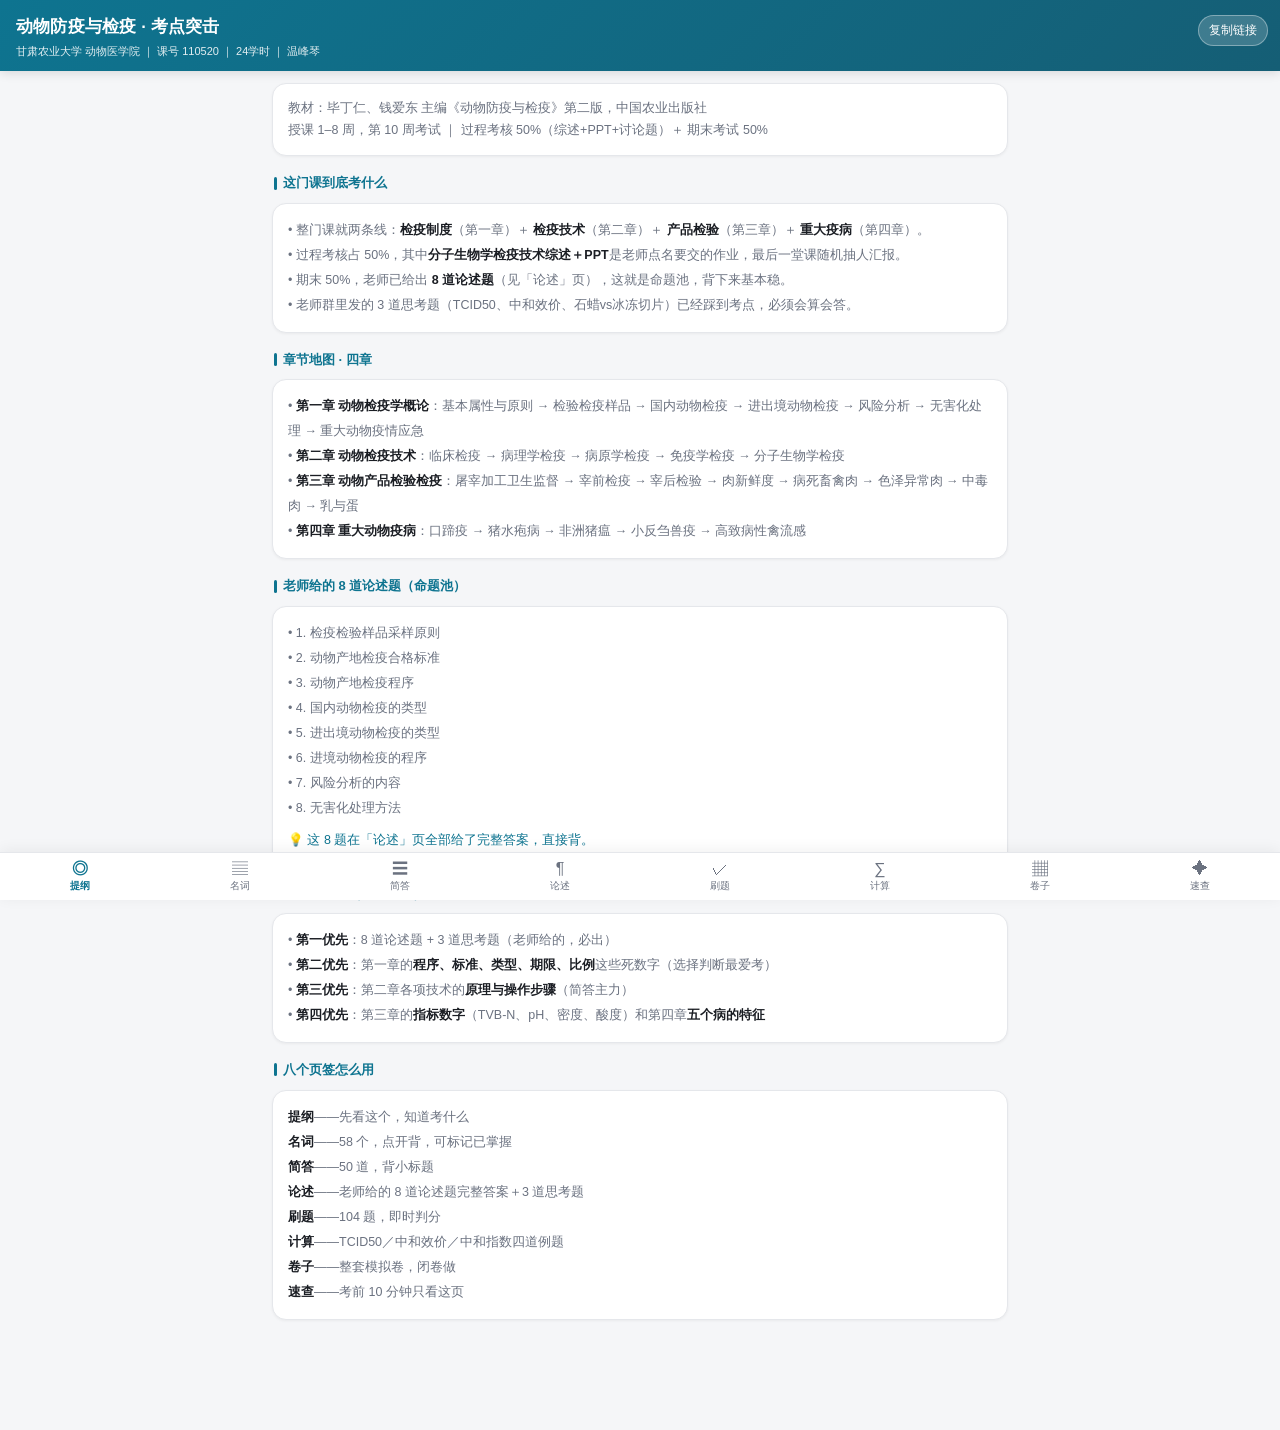
==== commit 9e581e60: "修正导航图标" ====
--- a/single.html
+++ b/single.html
@@ -2451,11 +2451,11 @@
   {id:"outline", icon:"◎", name:"提纲"},
   {id:"nouns",   icon:"▤", name:"名词"},
   {id:"shorts",  icon:"☰", name:"简答"},
-  {id:"essays",  icon:"✎", name:"论述"},
+  {id:"essays",  icon:"¶", name:"论述"},
   {id:"quiz",    icon:"✓", name:"刷题"},
   {id:"calc",    icon:"∑", name:"计算"},
   {id:"paper",   icon:"▦", name:"卷子"},
-  {id:"quick",   icon:"★", name:"速查"}
+  {id:"quick",   icon:"✦", name:"速查"}
 ];
 
 var TAB = "outline";
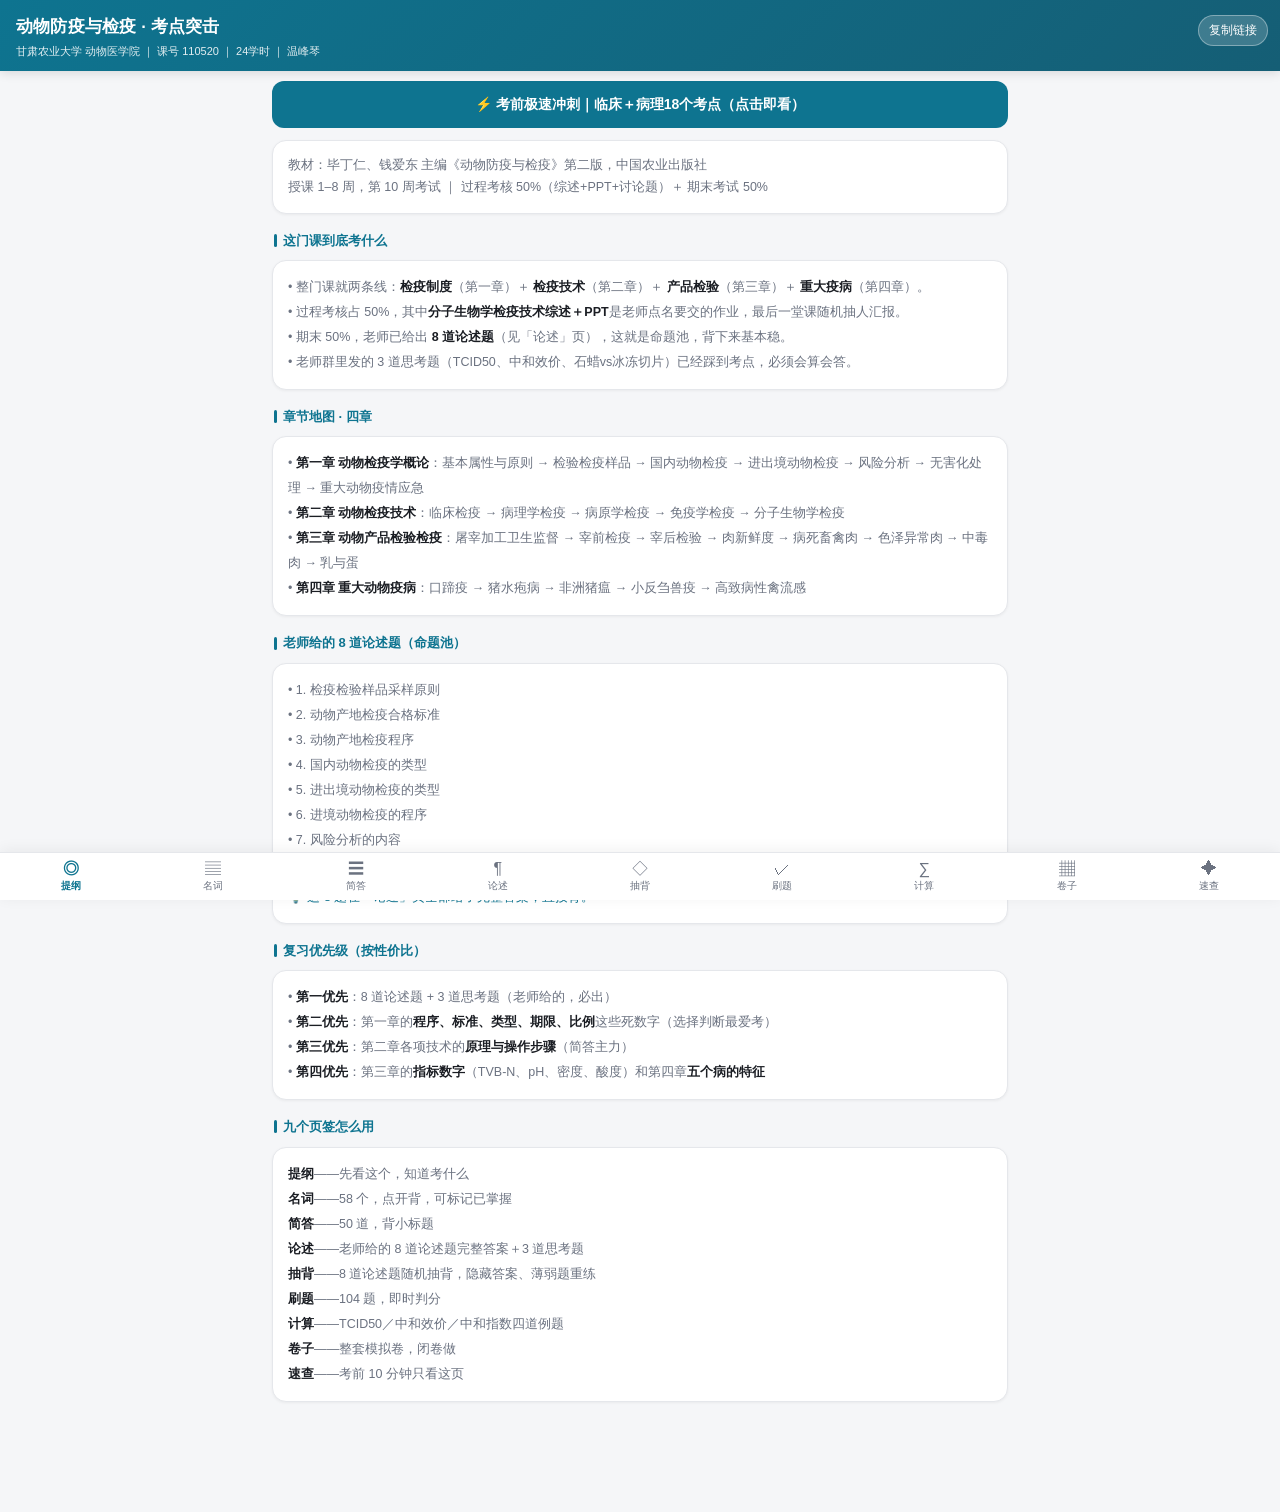
==== commit f7083090: "重新打包单文件（含抽背）" ====
--- a/single.html
+++ b/single.html
@@ -135,6 +135,7 @@
   <p id="hSub">正在加载…</p>
   <div class="share" id="shareBtn">复制链接</div>
 </div>
+<div style="max-width:760px;margin:10px auto 0;padding:0 12px"><a href="sprint.html" style="display:block;background:#0e7490;color:#fff;text-decoration:none;padding:12px 15px;border-radius:12px;font-weight:700;font-size:14px;text-align:center">⚡ 考前极速冲刺｜临床＋病理18个考点（点击即看）</a></div>
 <main id="main"></main>
 <nav class="nav" id="nav"></nav>
 <script>
@@ -2442,7 +2443,80 @@
 };
 
 </script>
+<script src="recall.js"></script>
 <script>
+(function(){
+"use strict";
+var known = [];
+try {
+  var saved = JSON.parse(localStorage.getItem("dfjy_recall_v1") || "[]");
+  if(Array.isArray(saved)) known = saved.filter(function(n){return Number.isInteger(n)&&n>=0&&n<8;});
+} catch(e) {}
+var order = null, pos = 0, revealed = false, weak = false, host = null, data = null;
+function save(){ try{localStorage.setItem("dfjy_recall_v1",JSON.stringify(known));}catch(e){} }
+function reset(weakOnly){
+  weak = !!weakOnly;
+  var count = Math.min(data.essays.length,8), ids = [];
+  for(var i=0;i<count;i++) if(!weak || known.indexOf(i)<0) ids.push(i);
+  for(var j=ids.length-1;j>0;j--){
+    var r=Math.floor(Math.random()*(j+1)), temp=ids[j]; ids[j]=ids[r]; ids[r]=temp;
+  }
+  order=ids; pos=0; revealed=false;
+}
+function start(weakOnly){if(!data)return;reset(weakOnly);draw();}
+function reveal(){if(!order||pos>=order.length)return;revealed=true;draw();}
+function mark(yes){
+  if(!revealed||!order||pos>=order.length)return;
+  var id=order[pos], idx=known.indexOf(id);
+  if(yes&&idx<0) known.push(id);
+  if(!yes&&idx>=0) known.splice(idx,1);
+  save();pos++;revealed=false;draw();
+}
+function render(el, d){
+  host=el;data=d;
+  if(order===null)reset(false);
+  draw();
+}
+function draw(){
+  if(!host||!data)return;
+  var count=Math.min(data.essays.length,8);
+  var h='<div class="card"><b>🎯 老师重点 · 随机抽背</b>'+
+    '<p class="tip">先口述或默写要点，再核对答案。掌握情况仅保存在当前浏览器，不上传服务器。</p>'+
+    '<p class="tip" style="margin-top:8px">已标记掌握 '+known.length+' / '+count+' 题</p>'+
+    '<div style="display:flex;flex-wrap:wrap;gap:8px;margin-top:10px">'+
+    '<button class="tog" style="min-height:42px;margin:0" onclick="Recall.start(false)">全部随机抽背</button>'+
+    '<button class="tog" style="min-height:42px;margin:0" onclick="Recall.start(true)">只抽未掌握</button></div></div>';
+  if(!order.length){
+    host.innerHTML=h+'<div class="card">8 道题都已标记掌握。可重新随机抽背巩固。</div>';
+    return;
+  }
+  if(pos>=order.length){
+    host.innerHTML=h+'<div class="card finish"><div class="sc">✓</div>'+
+      '<p>本轮 '+order.length+' 道题已完成。还可以只重练未掌握的题。</p>'+
+      '<button class="again" onclick="Recall.start(true)">重练未掌握</button></div>';
+    return;
+  }
+  var id=order[pos], item=data.essays[id];
+  h+='<div class="quiz-top"><span>'+(pos+1)+' / '+order.length+
+    '</span><div class="bar"><i style="width:'+(pos/order.length*100)+'%"></i></div>'+
+    '<span>重点 '+(id+1)+'</span></div>';
+  h+='<div class="qz"><div class="q">'+item[0]+'</div>';
+  if(!revealed){
+    h+='<p class="tip">不要急着看答案，先在脑中完整列出要点。</p>'+
+       '<button class="next" onclick="Recall.reveal()">显示参考答案</button>';
+  } else {
+    h+='<div class="qa-b" style="display:block;padding:0;margin:10px 0 0"><ul>'+
+       item[1].map(function(s){return '<li>'+s+'</li>';}).join('')+'</ul></div>';
+    if(item[2])h+='<div class="fb">💡 '+item[2]+'</div>';
+    h+='<div style="display:flex;flex-wrap:wrap;gap:8px;margin-top:12px">'+
+       '<button class="tog" style="min-height:44px;margin:0;flex:1" onclick="Recall.mark(false)">还不会 · 下次重练</button>'+
+       '<button class="next" style="margin:0;flex:1;min-width:130px" onclick="Recall.mark(true)">✓ 已掌握 · 下一题</button></div>';
+  }
+  host.innerHTML=h+'</div>';
+}
+window.Recall={render:render,start:start,reveal:reveal,mark:mark};
+})();
+</script><script>
 (function(){
 "use strict";
 var D = window.DATA;
@@ -2452,6 +2526,7 @@
   {id:"nouns",   icon:"▤", name:"名词"},
   {id:"shorts",  icon:"☰", name:"简答"},
   {id:"essays",  icon:"¶", name:"论述"},
+  {id:"recall",  icon:"◇", name:"抽背"},
   {id:"quiz",    icon:"✓", name:"刷题"},
   {id:"calc",    icon:"∑", name:"计算"},
   {id:"paper",   icon:"▦", name:"卷子"},
@@ -2501,6 +2576,7 @@
 function render(){
   var m = el("main");
   if(TAB === "quiz"){ renderQuiz(); return; }
+  if(TAB === "recall"){ window.Recall.render(m, D); return; }
   var html = "";
   if(TAB === "outline") html = vOutline();
   else if(TAB === "nouns") html = vNouns();
@@ -2523,11 +2599,12 @@
     if(blk.note) h += '<div class="tip" style="margin-top:9px;color:var(--main)">💡 ' + blk.note + '</div>';
     h += '</div>';
   });
-  h += '<div class="sec-t">八个页签怎么用</div><div class="card"><div class="tip" style="line-height:2">' +
+  h += '<div class="sec-t">九个页签怎么用</div><div class="card"><div class="tip" style="line-height:2">' +
        '<b>提纲</b>——先看这个，知道考什么<br>' +
        '<b>名词</b>——58 个，点开背，可标记已掌握<br>' +
        '<b>简答</b>——50 道，背小标题<br>' +
        '<b>论述</b>——老师给的 8 道论述题完整答案＋3 道思考题<br>' +
+       '<b>抽背</b>——8 道论述题随机抽背，隐藏答案、薄弱题重练<br>' +
        '<b>刷题</b>——104 题，即时判分<br>' +
        '<b>计算</b>——TCID50／中和效价／中和指数四道例题<br>' +
        '<b>卷子</b>——整套模拟卷，闭卷做<br>' +
